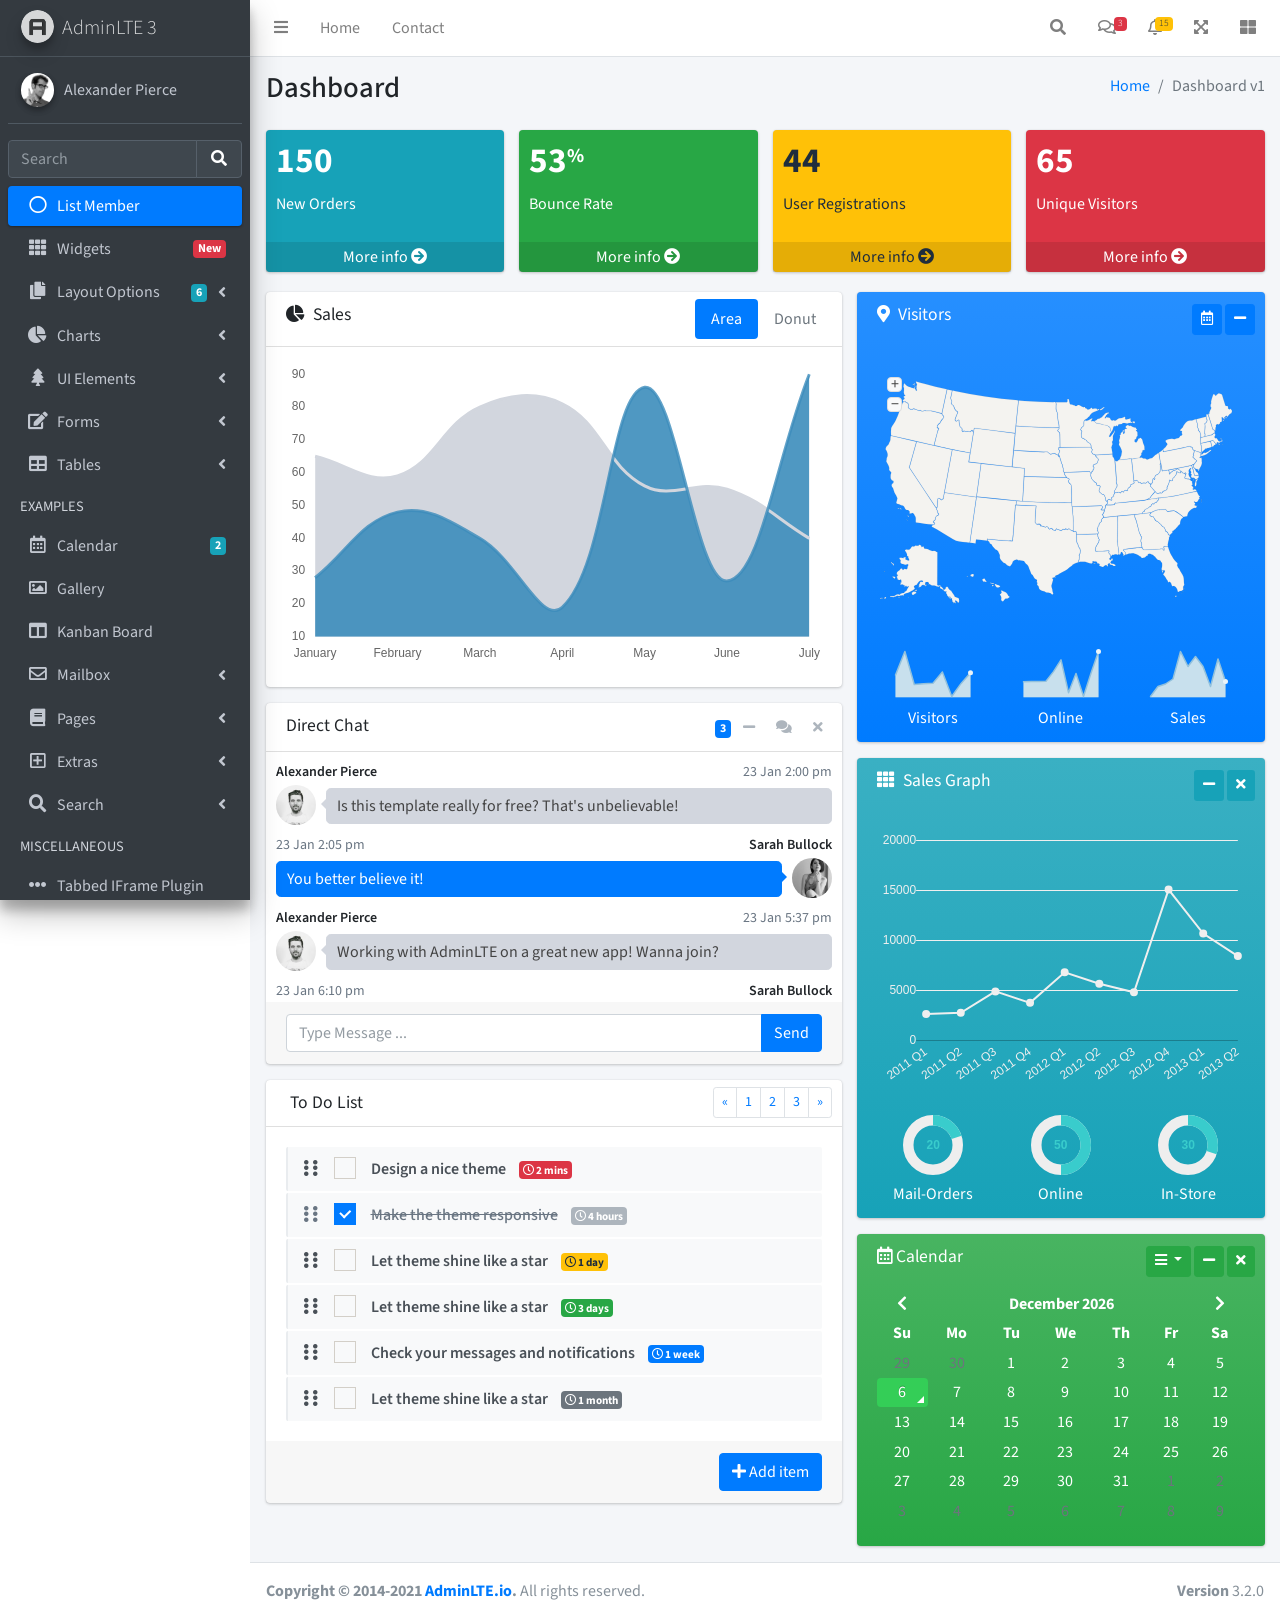
==== index.html @ 3f379dda "Initial commit" ====
<!DOCTYPE html>
<html lang="en">
<head>
  <meta charset="utf-8">
  <meta name="viewport" content="width=device-width, initial-scale=1">
  <title>AdminLTE 3 | Dashboard</title>

  <!-- Google Font: Source Sans Pro -->
  <link rel="stylesheet" href="https://fonts.googleapis.com/css?family=Source+Sans+Pro:300,400,400i,700&display=fallback">
  <!-- Font Awesome -->
  <link rel="stylesheet" href="plugins/fontawesome-free/css/all.min.css">
  <!-- Ionicons -->
  <link rel="stylesheet" href="https://code.ionicframework.com/ionicons/2.0.1/css/ionicons.min.css">
  <!-- Tempusdominus Bootstrap 4 -->
  <link rel="stylesheet" href="plugins/tempusdominus-bootstrap-4/css/tempusdominus-bootstrap-4.min.css">
  <!-- iCheck -->
  <link rel="stylesheet" href="plugins/icheck-bootstrap/icheck-bootstrap.min.css">
  <!-- JQVMap -->
  <link rel="stylesheet" href="plugins/jqvmap/jqvmap.min.css">
  <!-- Theme style -->
  <link rel="stylesheet" href="dist/css/adminlte.min.css">
  <!-- overlayScrollbars -->
  <link rel="stylesheet" href="plugins/overlayScrollbars/css/OverlayScrollbars.min.css">
  <!-- Daterange picker -->
  <link rel="stylesheet" href="plugins/daterangepicker/daterangepicker.css">
  <!-- summernote -->
  <link rel="stylesheet" href="plugins/summernote/summernote-bs4.min.css">
</head>
<body class="hold-transition sidebar-mini layout-fixed">
<div class="wrapper">

  <!-- Preloader -->
  <div class="preloader flex-column justify-content-center align-items-center">
    <img class="animation__shake" src="dist/img/AdminLTELogo.png" alt="AdminLTELogo" height="60" width="60">
  </div>

  <!-- Navbar -->
  <nav class="main-header navbar navbar-expand navbar-white navbar-light">
    <!-- Left navbar links -->
    <ul class="navbar-nav">
      <li class="nav-item">
        <a class="nav-link" data-widget="pushmenu" href="#" role="button"><i class="fas fa-bars"></i></a>
      </li>
      <li class="nav-item d-none d-sm-inline-block">
        <a href="index3.html" class="nav-link">Home</a>
      </li>
      <li class="nav-item d-none d-sm-inline-block">
        <a href="#" class="nav-link">Contact</a>
      </li>
    </ul>

    <!-- Right navbar links -->
    <ul class="navbar-nav ml-auto">
      <!-- Navbar Search -->
      <li class="nav-item">
        <a class="nav-link" data-widget="navbar-search" href="#" role="button">
          <i class="fas fa-search"></i>
        </a>
        <div class="navbar-search-block">
          <form class="form-inline">
            <div class="input-group input-group-sm">
              <input class="form-control form-control-navbar" type="search" placeholder="Search" aria-label="Search">
              <div class="input-group-append">
                <button class="btn btn-navbar" type="submit">
                  <i class="fas fa-search"></i>
                </button>
                <button class="btn btn-navbar" type="button" data-widget="navbar-search">
                  <i class="fas fa-times"></i>
                </button>
              </div>
            </div>
          </form>
        </div>
      </li>

      <!-- Messages Dropdown Menu -->
      <li class="nav-item dropdown">
        <a class="nav-link" data-toggle="dropdown" href="#">
          <i class="far fa-comments"></i>
          <span class="badge badge-danger navbar-badge">3</span>
        </a>
        <div class="dropdown-menu dropdown-menu-lg dropdown-menu-right">
          <a href="#" class="dropdown-item">
            <!-- Message Start -->
            <div class="media">
              <img src="dist/img/user1-128x128.jpg" alt="User Avatar" class="img-size-50 mr-3 img-circle">
              <div class="media-body">
                <h3 class="dropdown-item-title">
                  Brad Diesel
                  <span class="float-right text-sm text-danger"><i class="fas fa-star"></i></span>
                </h3>
                <p class="text-sm">Call me whenever you can...</p>
                <p class="text-sm text-muted"><i class="far fa-clock mr-1"></i> 4 Hours Ago</p>
              </div>
            </div>
            <!-- Message End -->
          </a>
          <div class="dropdown-divider"></div>
          <a href="#" class="dropdown-item">
            <!-- Message Start -->
            <div class="media">
              <img src="dist/img/user8-128x128.jpg" alt="User Avatar" class="img-size-50 img-circle mr-3">
              <div class="media-body">
                <h3 class="dropdown-item-title">
                  John Pierce
                  <span class="float-right text-sm text-muted"><i class="fas fa-star"></i></span>
                </h3>
                <p class="text-sm">I got your message bro</p>
                <p class="text-sm text-muted"><i class="far fa-clock mr-1"></i> 4 Hours Ago</p>
              </div>
            </div>
            <!-- Message End -->
          </a>
          <div class="dropdown-divider"></div>
          <a href="#" class="dropdown-item">
            <!-- Message Start -->
            <div class="media">
              <img src="dist/img/user3-128x128.jpg" alt="User Avatar" class="img-size-50 img-circle mr-3">
              <div class="media-body">
                <h3 class="dropdown-item-title">
                  Nora Silvester
                  <span class="float-right text-sm text-warning"><i class="fas fa-star"></i></span>
                </h3>
                <p class="text-sm">The subject goes here</p>
                <p class="text-sm text-muted"><i class="far fa-clock mr-1"></i> 4 Hours Ago</p>
              </div>
            </div>
            <!-- Message End -->
          </a>
          <div class="dropdown-divider"></div>
          <a href="#" class="dropdown-item dropdown-footer">See All Messages</a>
        </div>
      </li>
      <!-- Notifications Dropdown Menu -->
      <li class="nav-item dropdown">
        <a class="nav-link" data-toggle="dropdown" href="#">
          <i class="far fa-bell"></i>
          <span class="badge badge-warning navbar-badge">15</span>
        </a>
        <div class="dropdown-menu dropdown-menu-lg dropdown-menu-right">
          <span class="dropdown-item dropdown-header">15 Notifications</span>
          <div class="dropdown-divider"></div>
          <a href="#" class="dropdown-item">
            <i class="fas fa-envelope mr-2"></i> 4 new messages
            <span class="float-right text-muted text-sm">3 mins</span>
          </a>
          <div class="dropdown-divider"></div>
          <a href="#" class="dropdown-item">
            <i class="fas fa-users mr-2"></i> 8 friend requests
            <span class="float-right text-muted text-sm">12 hours</span>
          </a>
          <div class="dropdown-divider"></div>
          <a href="#" class="dropdown-item">
            <i class="fas fa-file mr-2"></i> 3 new reports
            <span class="float-right text-muted text-sm">2 days</span>
          </a>
          <div class="dropdown-divider"></div>
          <a href="#" class="dropdown-item dropdown-footer">See All Notifications</a>
        </div>
      </li>
      <li class="nav-item">
        <a class="nav-link" data-widget="fullscreen" href="#" role="button">
          <i class="fas fa-expand-arrows-alt"></i>
        </a>
      </li>
      <li class="nav-item">
        <a class="nav-link" data-widget="control-sidebar" data-controlsidebar-slide="true" href="#" role="button">
          <i class="fas fa-th-large"></i>
        </a>
      </li>
    </ul>
  </nav>
  <!-- /.navbar -->

  <!-- Main Sidebar Container -->
  <aside class="main-sidebar sidebar-dark-primary elevation-4">
    <!-- Brand Logo -->
    <a href="index3.html" class="brand-link">
      <img src="dist/img/AdminLTELogo.png" alt="AdminLTE Logo" class="brand-image img-circle elevation-3" style="opacity: .8">
      <span class="brand-text font-weight-light">AdminLTE 3</span>
    </a>

    <!-- Sidebar -->
    <div class="sidebar">
      <!-- Sidebar user panel (optional) -->
      <div class="user-panel mt-3 pb-3 mb-3 d-flex">
        <div class="image">
          <img src="dist/img/user2-160x160.jpg" class="img-circle elevation-2" alt="User Image">
        </div>
        <div class="info">
          <a href="#" class="d-block">Alexander Pierce</a>
        </div>
      </div>

      <!-- SidebarSearch Form -->
      <div class="form-inline">
        <div class="input-group" data-widget="sidebar-search">
          <input class="form-control form-control-sidebar" type="search" placeholder="Search" aria-label="Search">
          <div class="input-group-append">
            <button class="btn btn-sidebar">
              <i class="fas fa-search fa-fw"></i>
            </button>
          </div>
        </div>
      </div>

      <!-- Sidebar Menu -->
      <nav class="mt-2">
        <ul class="nav nav-pills nav-sidebar flex-column" data-widget="treeview" role="menu" data-accordion="false">
          <!-- Add icons to the links using the .nav-icon class
               with font-awesome or any other icon font library -->
 
            <li class="nav-item">
              <a href="./index.html" class="nav-link active">
                <i class="far fa-circle nav-icon"></i>
                <p>List Member</p>
              </a>
            </li>
          </li>
          <li class="nav-item">
            <a href="pages/widgets.html" class="nav-link">
              <i class="nav-icon fas fa-th"></i>
              <p>
                Widgets
                <span class="right badge badge-danger">New</span>
              </p>
            </a>
          </li>
          <li class="nav-item">
            <a href="#" class="nav-link">
              <i class="nav-icon fas fa-copy"></i>
              <p>
                Layout Options
                <i class="fas fa-angle-left right"></i>
                <span class="badge badge-info right">6</span>
              </p>
            </a>
            <ul class="nav nav-treeview">
              <li class="nav-item">
                <a href="pages/layout/top-nav.html" class="nav-link">
                  <i class="far fa-circle nav-icon"></i>
                  <p>Top Navigation</p>
                </a>
              </li>
              <li class="nav-item">
                <a href="pages/layout/top-nav-sidebar.html" class="nav-link">
                  <i class="far fa-circle nav-icon"></i>
                  <p>Top Navigation + Sidebar</p>
                </a>
              </li>
              <li class="nav-item">
                <a href="pages/layout/boxed.html" class="nav-link">
                  <i class="far fa-circle nav-icon"></i>
                  <p>Boxed</p>
                </a>
              </li>
              <li class="nav-item">
                <a href="pages/layout/fixed-sidebar.html" class="nav-link">
                  <i class="far fa-circle nav-icon"></i>
                  <p>Fixed Sidebar</p>
                </a>
              </li>
              <li class="nav-item">
                <a href="pages/layout/fixed-sidebar-custom.html" class="nav-link">
                  <i class="far fa-circle nav-icon"></i>
                  <p>Fixed Sidebar <small>+ Custom Area</small></p>
                </a>
              </li>
              <li class="nav-item">
                <a href="pages/layout/fixed-topnav.html" class="nav-link">
                  <i class="far fa-circle nav-icon"></i>
                  <p>Fixed Navbar</p>
                </a>
              </li>
              <li class="nav-item">
                <a href="pages/layout/fixed-footer.html" class="nav-link">
                  <i class="far fa-circle nav-icon"></i>
                  <p>Fixed Footer</p>
                </a>
              </li>
              <li class="nav-item">
                <a href="pages/layout/collapsed-sidebar.html" class="nav-link">
                  <i class="far fa-circle nav-icon"></i>
                  <p>Collapsed Sidebar</p>
                </a>
              </li>
            </ul>
          </li>
          <li class="nav-item">
            <a href="#" class="nav-link">
              <i class="nav-icon fas fa-chart-pie"></i>
              <p>
                Charts
                <i class="right fas fa-angle-left"></i>
              </p>
            </a>
            <ul class="nav nav-treeview">
              <li class="nav-item">
                <a href="pages/charts/chartjs.html" class="nav-link">
                  <i class="far fa-circle nav-icon"></i>
                  <p>ChartJS</p>
                </a>
              </li>
              <li class="nav-item">
                <a href="pages/charts/flot.html" class="nav-link">
                  <i class="far fa-circle nav-icon"></i>
                  <p>Flot</p>
                </a>
              </li>
              <li class="nav-item">
                <a href="pages/charts/inline.html" class="nav-link">
                  <i class="far fa-circle nav-icon"></i>
                  <p>Inline</p>
                </a>
              </li>
              <li class="nav-item">
                <a href="pages/charts/uplot.html" class="nav-link">
                  <i class="far fa-circle nav-icon"></i>
                  <p>uPlot</p>
                </a>
              </li>
            </ul>
          </li>
          <li class="nav-item">
            <a href="#" class="nav-link">
              <i class="nav-icon fas fa-tree"></i>
              <p>
                UI Elements
                <i class="fas fa-angle-left right"></i>
              </p>
            </a>
            <ul class="nav nav-treeview">
              <li class="nav-item">
                <a href="pages/UI/general.html" class="nav-link">
                  <i class="far fa-circle nav-icon"></i>
                  <p>General</p>
                </a>
              </li>
              <li class="nav-item">
                <a href="pages/UI/icons.html" class="nav-link">
                  <i class="far fa-circle nav-icon"></i>
                  <p>Icons</p>
                </a>
              </li>
              <li class="nav-item">
                <a href="pages/UI/buttons.html" class="nav-link">
                  <i class="far fa-circle nav-icon"></i>
                  <p>Buttons</p>
                </a>
              </li>
              <li class="nav-item">
                <a href="pages/UI/sliders.html" class="nav-link">
                  <i class="far fa-circle nav-icon"></i>
                  <p>Sliders</p>
                </a>
              </li>
              <li class="nav-item">
                <a href="pages/UI/modals.html" class="nav-link">
                  <i class="far fa-circle nav-icon"></i>
                  <p>Modals & Alerts</p>
                </a>
              </li>
              <li class="nav-item">
                <a href="pages/UI/navbar.html" class="nav-link">
                  <i class="far fa-circle nav-icon"></i>
                  <p>Navbar & Tabs</p>
                </a>
              </li>
              <li class="nav-item">
                <a href="pages/UI/timeline.html" class="nav-link">
                  <i class="far fa-circle nav-icon"></i>
                  <p>Timeline</p>
                </a>
              </li>
              <li class="nav-item">
                <a href="pages/UI/ribbons.html" class="nav-link">
                  <i class="far fa-circle nav-icon"></i>
                  <p>Ribbons</p>
                </a>
              </li>
            </ul>
          </li>
          <li class="nav-item">
            <a href="#" class="nav-link">
              <i class="nav-icon fas fa-edit"></i>
              <p>
                Forms
                <i class="fas fa-angle-left right"></i>
              </p>
            </a>
            <ul class="nav nav-treeview">
              <li class="nav-item">
                <a href="pages/forms/general.html" class="nav-link">
                  <i class="far fa-circle nav-icon"></i>
                  <p>General Elements</p>
                </a>
              </li>
              <li class="nav-item">
                <a href="pages/forms/advanced.html" class="nav-link">
                  <i class="far fa-circle nav-icon"></i>
                  <p>Advanced Elements</p>
                </a>
              </li>
              <li class="nav-item">
                <a href="pages/forms/editors.html" class="nav-link">
                  <i class="far fa-circle nav-icon"></i>
                  <p>Editors</p>
                </a>
              </li>
              <li class="nav-item">
                <a href="pages/forms/validation.html" class="nav-link">
                  <i class="far fa-circle nav-icon"></i>
                  <p>Validation</p>
                </a>
              </li>
            </ul>
          </li>
          <li class="nav-item">
            <a href="#" class="nav-link">
              <i class="nav-icon fas fa-table"></i>
              <p>
                Tables
                <i class="fas fa-angle-left right"></i>
              </p>
            </a>
            <ul class="nav nav-treeview">
              <li class="nav-item">
                <a href="pages/tables/simple.html" class="nav-link">
                  <i class="far fa-circle nav-icon"></i>
                  <p>Simple Tables</p>
                </a>
              </li>
              <li class="nav-item">
                <a href="pages/tables/data.html" class="nav-link">
                  <i class="far fa-circle nav-icon"></i>
                  <p>DataTables</p>
                </a>
              </li>
              <li class="nav-item">
                <a href="pages/tables/jsgrid.html" class="nav-link">
                  <i class="far fa-circle nav-icon"></i>
                  <p>jsGrid</p>
                </a>
              </li>
            </ul>
          </li>
          <li class="nav-header">EXAMPLES</li>
          <li class="nav-item">
            <a href="pages/calendar.html" class="nav-link">
              <i class="nav-icon far fa-calendar-alt"></i>
              <p>
                Calendar
                <span class="badge badge-info right">2</span>
              </p>
            </a>
          </li>
          <li class="nav-item">
            <a href="pages/gallery.html" class="nav-link">
              <i class="nav-icon far fa-image"></i>
              <p>
                Gallery
              </p>
            </a>
          </li>
          <li class="nav-item">
            <a href="pages/kanban.html" class="nav-link">
              <i class="nav-icon fas fa-columns"></i>
              <p>
                Kanban Board
              </p>
            </a>
          </li>
          <li class="nav-item">
            <a href="#" class="nav-link">
              <i class="nav-icon far fa-envelope"></i>
              <p>
                Mailbox
                <i class="fas fa-angle-left right"></i>
              </p>
            </a>
            <ul class="nav nav-treeview">
              <li class="nav-item">
                <a href="pages/mailbox/mailbox.html" class="nav-link">
                  <i class="far fa-circle nav-icon"></i>
                  <p>Inbox</p>
                </a>
              </li>
              <li class="nav-item">
                <a href="pages/mailbox/compose.html" class="nav-link">
                  <i class="far fa-circle nav-icon"></i>
                  <p>Compose</p>
                </a>
              </li>
              <li class="nav-item">
                <a href="pages/mailbox/read-mail.html" class="nav-link">
                  <i class="far fa-circle nav-icon"></i>
                  <p>Read</p>
                </a>
              </li>
            </ul>
          </li>
          <li class="nav-item">
            <a href="#" class="nav-link">
              <i class="nav-icon fas fa-book"></i>
              <p>
                Pages
                <i class="fas fa-angle-left right"></i>
              </p>
            </a>
            <ul class="nav nav-treeview">
              <li class="nav-item">
                <a href="pages/examples/invoice.html" class="nav-link">
                  <i class="far fa-circle nav-icon"></i>
                  <p>Invoice</p>
                </a>
              </li>
              <li class="nav-item">
                <a href="pages/examples/profile.html" class="nav-link">
                  <i class="far fa-circle nav-icon"></i>
                  <p>Profile</p>
                </a>
              </li>
              <li class="nav-item">
                <a href="pages/examples/e-commerce.html" class="nav-link">
                  <i class="far fa-circle nav-icon"></i>
                  <p>E-commerce</p>
                </a>
              </li>
              <li class="nav-item">
                <a href="pages/examples/projects.html" class="nav-link">
                  <i class="far fa-circle nav-icon"></i>
                  <p>Projects</p>
                </a>
              </li>
              <li class="nav-item">
                <a href="pages/examples/project-add.html" class="nav-link">
                  <i class="far fa-circle nav-icon"></i>
                  <p>Project Add</p>
                </a>
              </li>
              <li class="nav-item">
                <a href="pages/examples/project-edit.html" class="nav-link">
                  <i class="far fa-circle nav-icon"></i>
                  <p>Project Edit</p>
                </a>
              </li>
              <li class="nav-item">
                <a href="pages/examples/project-detail.html" class="nav-link">
                  <i class="far fa-circle nav-icon"></i>
                  <p>Project Detail</p>
                </a>
              </li>
              <li class="nav-item">
                <a href="pages/examples/contacts.html" class="nav-link">
                  <i class="far fa-circle nav-icon"></i>
                  <p>Contacts</p>
                </a>
              </li>
              <li class="nav-item">
                <a href="pages/examples/faq.html" class="nav-link">
                  <i class="far fa-circle nav-icon"></i>
                  <p>FAQ</p>
                </a>
              </li>
              <li class="nav-item">
                <a href="pages/examples/contact-us.html" class="nav-link">
                  <i class="far fa-circle nav-icon"></i>
                  <p>Contact us</p>
                </a>
              </li>
            </ul>
          </li>
          <li class="nav-item">
            <a href="#" class="nav-link">
              <i class="nav-icon far fa-plus-square"></i>
              <p>
                Extras
                <i class="fas fa-angle-left right"></i>
              </p>
            </a>
            <ul class="nav nav-treeview">
              <li class="nav-item">
                <a href="#" class="nav-link">
                  <i class="far fa-circle nav-icon"></i>
                  <p>
                    Login & Register v1
                    <i class="fas fa-angle-left right"></i>
                  </p>
                </a>
                <ul class="nav nav-treeview">
                  <li class="nav-item">
                    <a href="pages/examples/login.html" class="nav-link">
                      <i class="far fa-circle nav-icon"></i>
                      <p>Login v1</p>
                    </a>
                  </li>
                  <li class="nav-item">
                    <a href="pages/examples/register.html" class="nav-link">
                      <i class="far fa-circle nav-icon"></i>
                      <p>Register v1</p>
                    </a>
                  </li>
                  <li class="nav-item">
                    <a href="pages/examples/forgot-password.html" class="nav-link">
                      <i class="far fa-circle nav-icon"></i>
                      <p>Forgot Password v1</p>
                    </a>
                  </li>
                  <li class="nav-item">
                    <a href="pages/examples/recover-password.html" class="nav-link">
                      <i class="far fa-circle nav-icon"></i>
                      <p>Recover Password v1</p>
                    </a>
                  </li>
                </ul>
              </li>
              <li class="nav-item">
                <a href="#" class="nav-link">
                  <i class="far fa-circle nav-icon"></i>
                  <p>
                    Login & Register v2
                    <i class="fas fa-angle-left right"></i>
                  </p>
                </a>
                <ul class="nav nav-treeview">
                  <li class="nav-item">
                    <a href="pages/examples/login-v2.html" class="nav-link">
                      <i class="far fa-circle nav-icon"></i>
                      <p>Login v2</p>
                    </a>
                  </li>
                  <li class="nav-item">
                    <a href="pages/examples/register-v2.html" class="nav-link">
                      <i class="far fa-circle nav-icon"></i>
                      <p>Register v2</p>
                    </a>
                  </li>
                  <li class="nav-item">
                    <a href="pages/examples/forgot-password-v2.html" class="nav-link">
                      <i class="far fa-circle nav-icon"></i>
                      <p>Forgot Password v2</p>
                    </a>
                  </li>
                  <li class="nav-item">
                    <a href="pages/examples/recover-password-v2.html" class="nav-link">
                      <i class="far fa-circle nav-icon"></i>
                      <p>Recover Password v2</p>
                    </a>
                  </li>
                </ul>
              </li>
              <li class="nav-item">
                <a href="pages/examples/lockscreen.html" class="nav-link">
                  <i class="far fa-circle nav-icon"></i>
                  <p>Lockscreen</p>
                </a>
              </li>
              <li class="nav-item">
                <a href="pages/examples/legacy-user-menu.html" class="nav-link">
                  <i class="far fa-circle nav-icon"></i>
                  <p>Legacy User Menu</p>
                </a>
              </li>
              <li class="nav-item">
                <a href="pages/examples/language-menu.html" class="nav-link">
                  <i class="far fa-circle nav-icon"></i>
                  <p>Language Menu</p>
                </a>
              </li>
              <li class="nav-item">
                <a href="pages/examples/404.html" class="nav-link">
                  <i class="far fa-circle nav-icon"></i>
                  <p>Error 404</p>
                </a>
              </li>
              <li class="nav-item">
                <a href="pages/examples/500.html" class="nav-link">
                  <i class="far fa-circle nav-icon"></i>
                  <p>Error 500</p>
                </a>
              </li>
              <li class="nav-item">
                <a href="pages/examples/pace.html" class="nav-link">
                  <i class="far fa-circle nav-icon"></i>
                  <p>Pace</p>
                </a>
              </li>
              <li class="nav-item">
                <a href="pages/examples/blank.html" class="nav-link">
                  <i class="far fa-circle nav-icon"></i>
                  <p>Blank Page</p>
                </a>
              </li>
              <li class="nav-item">
                <a href="starter.html" class="nav-link">
                  <i class="far fa-circle nav-icon"></i>
                  <p>Starter Page</p>
                </a>
              </li>
            </ul>
          </li>
          <li class="nav-item">
            <a href="#" class="nav-link">
              <i class="nav-icon fas fa-search"></i>
              <p>
                Search
                <i class="fas fa-angle-left right"></i>
              </p>
            </a>
            <ul class="nav nav-treeview">
              <li class="nav-item">
                <a href="pages/search/simple.html" class="nav-link">
                  <i class="far fa-circle nav-icon"></i>
                  <p>Simple Search</p>
                </a>
              </li>
              <li class="nav-item">
                <a href="pages/search/enhanced.html" class="nav-link">
                  <i class="far fa-circle nav-icon"></i>
                  <p>Enhanced</p>
                </a>
              </li>
            </ul>
          </li>
          <li class="nav-header">MISCELLANEOUS</li>
          <li class="nav-item">
            <a href="iframe.html" class="nav-link">
              <i class="nav-icon fas fa-ellipsis-h"></i>
              <p>Tabbed IFrame Plugin</p>
            </a>
          </li>
          <li class="nav-item">
            <a href="https://adminlte.io/docs/3.1/" class="nav-link">
              <i class="nav-icon fas fa-file"></i>
              <p>Documentation</p>
            </a>
          </li>
          <li class="nav-header">MULTI LEVEL EXAMPLE</li>
          <li class="nav-item">
            <a href="#" class="nav-link">
              <i class="fas fa-circle nav-icon"></i>
              <p>Level 1</p>
            </a>
          </li>
          <li class="nav-item">
            <a href="#" class="nav-link">
              <i class="nav-icon fas fa-circle"></i>
              <p>
                Level 1
                <i class="right fas fa-angle-left"></i>
              </p>
            </a>
            <ul class="nav nav-treeview">
              <li class="nav-item">
                <a href="#" class="nav-link">
                  <i class="far fa-circle nav-icon"></i>
                  <p>Level 2</p>
                </a>
              </li>
              <li class="nav-item">
                <a href="#" class="nav-link">
                  <i class="far fa-circle nav-icon"></i>
                  <p>
                    Level 2
                    <i class="right fas fa-angle-left"></i>
                  </p>
                </a>
                <ul class="nav nav-treeview">
                  <li class="nav-item">
                    <a href="#" class="nav-link">
                      <i class="far fa-dot-circle nav-icon"></i>
                      <p>Level 3</p>
                    </a>
                  </li>
                  <li class="nav-item">
                    <a href="#" class="nav-link">
                      <i class="far fa-dot-circle nav-icon"></i>
                      <p>Level 3</p>
                    </a>
                  </li>
                  <li class="nav-item">
                    <a href="#" class="nav-link">
                      <i class="far fa-dot-circle nav-icon"></i>
                      <p>Level 3</p>
                    </a>
                  </li>
                </ul>
              </li>
              <li class="nav-item">
                <a href="#" class="nav-link">
                  <i class="far fa-circle nav-icon"></i>
                  <p>Level 2</p>
                </a>
              </li>
            </ul>
          </li>
          <li class="nav-item">
            <a href="#" class="nav-link">
              <i class="fas fa-circle nav-icon"></i>
              <p>Level 1</p>
            </a>
          </li>
          <li class="nav-header">LABELS</li>
          <li class="nav-item">
            <a href="#" class="nav-link">
              <i class="nav-icon far fa-circle text-danger"></i>
              <p class="text">Important</p>
            </a>
          </li>
          <li class="nav-item">
            <a href="#" class="nav-link">
              <i class="nav-icon far fa-circle text-warning"></i>
              <p>Warning</p>
            </a>
          </li>
          <li class="nav-item">
            <a href="#" class="nav-link">
              <i class="nav-icon far fa-circle text-info"></i>
              <p>Informational</p>
            </a>
          </li>
        </ul>
      </nav>
      <!-- /.sidebar-menu -->
    </div>
    <!-- /.sidebar -->
  </aside>

  <!-- Content Wrapper. Contains page content -->
  <div class="content-wrapper">
    <!-- Content Header (Page header) -->
    <div class="content-header">
      <div class="container-fluid">
        <div class="row mb-2">
          <div class="col-sm-6">
            <h1 class="m-0">Dashboard</h1>
          </div><!-- /.col -->
          <div class="col-sm-6">
            <ol class="breadcrumb float-sm-right">
              <li class="breadcrumb-item"><a href="#">Home</a></li>
              <li class="breadcrumb-item active">Dashboard v1</li>
            </ol>
          </div><!-- /.col -->
        </div><!-- /.row -->
      </div><!-- /.container-fluid -->
    </div>
    <!-- /.content-header -->

    <!-- Main content -->
    <section class="content">
      <div class="container-fluid">
        <!-- Small boxes (Stat box) -->
        <div class="row">
          <div class="col-lg-3 col-6">
            <!-- small box -->
            <div class="small-box bg-info">
              <div class="inner">
                <h3>150</h3>

                <p>New Orders</p>
              </div>
              <div class="icon">
                <i class="ion ion-bag"></i>
              </div>
              <a href="#" class="small-box-footer">More info <i class="fas fa-arrow-circle-right"></i></a>
            </div>
          </div>
          <!-- ./col -->
          <div class="col-lg-3 col-6">
            <!-- small box -->
            <div class="small-box bg-success">
              <div class="inner">
                <h3>53<sup style="font-size: 20px">%</sup></h3>

                <p>Bounce Rate</p>
              </div>
              <div class="icon">
                <i class="ion ion-stats-bars"></i>
              </div>
              <a href="#" class="small-box-footer">More info <i class="fas fa-arrow-circle-right"></i></a>
            </div>
          </div>
          <!-- ./col -->
          <div class="col-lg-3 col-6">
            <!-- small box -->
            <div class="small-box bg-warning">
              <div class="inner">
                <h3>44</h3>

                <p>User Registrations</p>
              </div>
              <div class="icon">
                <i class="ion ion-person-add"></i>
              </div>
              <a href="#" class="small-box-footer">More info <i class="fas fa-arrow-circle-right"></i></a>
            </div>
          </div>
          <!-- ./col -->
          <div class="col-lg-3 col-6">
            <!-- small box -->
            <div class="small-box bg-danger">
              <div class="inner">
                <h3>65</h3>

                <p>Unique Visitors</p>
              </div>
              <div class="icon">
                <i class="ion ion-pie-graph"></i>
              </div>
              <a href="#" class="small-box-footer">More info <i class="fas fa-arrow-circle-right"></i></a>
            </div>
          </div>
          <!-- ./col -->
        </div>
        <!-- /.row -->
        <!-- Main row -->
        <div class="row">
          <!-- Left col -->
          <section class="col-lg-7 connectedSortable">
            <!-- Custom tabs (Charts with tabs)-->
            <div class="card">
              <div class="card-header">
                <h3 class="card-title">
                  <i class="fas fa-chart-pie mr-1"></i>
                  Sales
                </h3>
                <div class="card-tools">
                  <ul class="nav nav-pills ml-auto">
                    <li class="nav-item">
                      <a class="nav-link active" href="#revenue-chart" data-toggle="tab">Area</a>
                    </li>
                    <li class="nav-item">
                      <a class="nav-link" href="#sales-chart" data-toggle="tab">Donut</a>
                    </li>
                  </ul>
                </div>
              </div><!-- /.card-header -->
              <div class="card-body">
                <div class="tab-content p-0">
                  <!-- Morris chart - Sales -->
                  <div class="chart tab-pane active" id="revenue-chart"
                       style="position: relative; height: 300px;">
                      <canvas id="revenue-chart-canvas" height="300" style="height: 300px;"></canvas>
                   </div>
                  <div class="chart tab-pane" id="sales-chart" style="position: relative; height: 300px;">
                    <canvas id="sales-chart-canvas" height="300" style="height: 300px;"></canvas>
                  </div>
                </div>
              </div><!-- /.card-body -->
            </div>
            <!-- /.card -->

            <!-- DIRECT CHAT -->
            <div class="card direct-chat direct-chat-primary">
              <div class="card-header">
                <h3 class="card-title">Direct Chat</h3>

                <div class="card-tools">
                  <span title="3 New Messages" class="badge badge-primary">3</span>
                  <button type="button" class="btn btn-tool" data-card-widget="collapse">
                    <i class="fas fa-minus"></i>
                  </button>
                  <button type="button" class="btn btn-tool" title="Contacts" data-widget="chat-pane-toggle">
                    <i class="fas fa-comments"></i>
                  </button>
                  <button type="button" class="btn btn-tool" data-card-widget="remove">
                    <i class="fas fa-times"></i>
                  </button>
                </div>
              </div>
              <!-- /.card-header -->
              <div class="card-body">
                <!-- Conversations are loaded here -->
                <div class="direct-chat-messages">
                  <!-- Message. Default to the left -->
                  <div class="direct-chat-msg">
                    <div class="direct-chat-infos clearfix">
                      <span class="direct-chat-name float-left">Alexander Pierce</span>
                      <span class="direct-chat-timestamp float-right">23 Jan 2:00 pm</span>
                    </div>
                    <!-- /.direct-chat-infos -->
                    <img class="direct-chat-img" src="dist/img/user1-128x128.jpg" alt="message user image">
                    <!-- /.direct-chat-img -->
                    <div class="direct-chat-text">
                      Is this template really for free? That's unbelievable!
                    </div>
                    <!-- /.direct-chat-text -->
                  </div>
                  <!-- /.direct-chat-msg -->

                  <!-- Message to the right -->
                  <div class="direct-chat-msg right">
                    <div class="direct-chat-infos clearfix">
                      <span class="direct-chat-name float-right">Sarah Bullock</span>
                      <span class="direct-chat-timestamp float-left">23 Jan 2:05 pm</span>
                    </div>
                    <!-- /.direct-chat-infos -->
                    <img class="direct-chat-img" src="dist/img/user3-128x128.jpg" alt="message user image">
                    <!-- /.direct-chat-img -->
                    <div class="direct-chat-text">
                      You better believe it!
                    </div>
                    <!-- /.direct-chat-text -->
                  </div>
                  <!-- /.direct-chat-msg -->

                  <!-- Message. Default to the left -->
                  <div class="direct-chat-msg">
                    <div class="direct-chat-infos clearfix">
                      <span class="direct-chat-name float-left">Alexander Pierce</span>
                      <span class="direct-chat-timestamp float-right">23 Jan 5:37 pm</span>
                    </div>
                    <!-- /.direct-chat-infos -->
                    <img class="direct-chat-img" src="dist/img/user1-128x128.jpg" alt="message user image">
                    <!-- /.direct-chat-img -->
                    <div class="direct-chat-text">
                      Working with AdminLTE on a great new app! Wanna join?
                    </div>
                    <!-- /.direct-chat-text -->
                  </div>
                  <!-- /.direct-chat-msg -->

                  <!-- Message to the right -->
                  <div class="direct-chat-msg right">
                    <div class="direct-chat-infos clearfix">
                      <span class="direct-chat-name float-right">Sarah Bullock</span>
                      <span class="direct-chat-timestamp float-left">23 Jan 6:10 pm</span>
                    </div>
                    <!-- /.direct-chat-infos -->
                    <img class="direct-chat-img" src="dist/img/user3-128x128.jpg" alt="message user image">
                    <!-- /.direct-chat-img -->
                    <div class="direct-chat-text">
                      I would love to.
                    </div>
                    <!-- /.direct-chat-text -->
                  </div>
                  <!-- /.direct-chat-msg -->

                </div>
                <!--/.direct-chat-messages-->

                <!-- Contacts are loaded here -->
                <div class="direct-chat-contacts">
                  <ul class="contacts-list">
                    <li>
                      <a href="#">
                        <img class="contacts-list-img" src="dist/img/user1-128x128.jpg" alt="User Avatar">

                        <div class="contacts-list-info">
                          <span class="contacts-list-name">
                            Count Dracula
                            <small class="contacts-list-date float-right">2/28/2015</small>
                          </span>
                          <span class="contacts-list-msg">How have you been? I was...</span>
                        </div>
                        <!-- /.contacts-list-info -->
                      </a>
                    </li>
                    <!-- End Contact Item -->
                    <li>
                      <a href="#">
                        <img class="contacts-list-img" src="dist/img/user7-128x128.jpg" alt="User Avatar">

                        <div class="contacts-list-info">
                          <span class="contacts-list-name">
                            Sarah Doe
                            <small class="contacts-list-date float-right">2/23/2015</small>
                          </span>
                          <span class="contacts-list-msg">I will be waiting for...</span>
                        </div>
                        <!-- /.contacts-list-info -->
                      </a>
                    </li>
                    <!-- End Contact Item -->
                    <li>
                      <a href="#">
                        <img class="contacts-list-img" src="dist/img/user3-128x128.jpg" alt="User Avatar">

                        <div class="contacts-list-info">
                          <span class="contacts-list-name">
                            Nadia Jolie
                            <small class="contacts-list-date float-right">2/20/2015</small>
                          </span>
                          <span class="contacts-list-msg">I'll call you back at...</span>
                        </div>
                        <!-- /.contacts-list-info -->
                      </a>
                    </li>
                    <!-- End Contact Item -->
                    <li>
                      <a href="#">
                        <img class="contacts-list-img" src="dist/img/user5-128x128.jpg" alt="User Avatar">

                        <div class="contacts-list-info">
                          <span class="contacts-list-name">
                            Nora S. Vans
                            <small class="contacts-list-date float-right">2/10/2015</small>
                          </span>
                          <span class="contacts-list-msg">Where is your new...</span>
                        </div>
                        <!-- /.contacts-list-info -->
                      </a>
                    </li>
                    <!-- End Contact Item -->
                    <li>
                      <a href="#">
                        <img class="contacts-list-img" src="dist/img/user6-128x128.jpg" alt="User Avatar">

                        <div class="contacts-list-info">
                          <span class="contacts-list-name">
                            John K.
                            <small class="contacts-list-date float-right">1/27/2015</small>
                          </span>
                          <span class="contacts-list-msg">Can I take a look at...</span>
                        </div>
                        <!-- /.contacts-list-info -->
                      </a>
                    </li>
                    <!-- End Contact Item -->
                    <li>
                      <a href="#">
                        <img class="contacts-list-img" src="dist/img/user8-128x128.jpg" alt="User Avatar">

                        <div class="contacts-list-info">
                          <span class="contacts-list-name">
                            Kenneth M.
                            <small class="contacts-list-date float-right">1/4/2015</small>
                          </span>
                          <span class="contacts-list-msg">Never mind I found...</span>
                        </div>
                        <!-- /.contacts-list-info -->
                      </a>
                    </li>
                    <!-- End Contact Item -->
                  </ul>
                  <!-- /.contacts-list -->
                </div>
                <!-- /.direct-chat-pane -->
              </div>
              <!-- /.card-body -->
              <div class="card-footer">
                <form action="#" method="post">
                  <div class="input-group">
                    <input type="text" name="message" placeholder="Type Message ..." class="form-control">
                    <span class="input-group-append">
                      <button type="button" class="btn btn-primary">Send</button>
                    </span>
                  </div>
                </form>
              </div>
              <!-- /.card-footer-->
            </div>
            <!--/.direct-chat -->

            <!-- TO DO List -->
            <div class="card">
              <div class="card-header">
                <h3 class="card-title">
                  <i class="ion ion-clipboard mr-1"></i>
                  To Do List
                </h3>

                <div class="card-tools">
                  <ul class="pagination pagination-sm">
                    <li class="page-item"><a href="#" class="page-link">&laquo;</a></li>
                    <li class="page-item"><a href="#" class="page-link">1</a></li>
                    <li class="page-item"><a href="#" class="page-link">2</a></li>
                    <li class="page-item"><a href="#" class="page-link">3</a></li>
                    <li class="page-item"><a href="#" class="page-link">&raquo;</a></li>
                  </ul>
                </div>
              </div>
              <!-- /.card-header -->
              <div class="card-body">
                <ul class="todo-list" data-widget="todo-list">
                  <li>
                    <!-- drag handle -->
                    <span class="handle">
                      <i class="fas fa-ellipsis-v"></i>
                      <i class="fas fa-ellipsis-v"></i>
                    </span>
                    <!-- checkbox -->
                    <div  class="icheck-primary d-inline ml-2">
                      <input type="checkbox" value="" name="todo1" id="todoCheck1">
                      <label for="todoCheck1"></label>
                    </div>
                    <!-- todo text -->
                    <span class="text">Design a nice theme</span>
                    <!-- Emphasis label -->
                    <small class="badge badge-danger"><i class="far fa-clock"></i> 2 mins</small>
                    <!-- General tools such as edit or delete-->
                    <div class="tools">
                      <i class="fas fa-edit"></i>
                      <i class="fas fa-trash-o"></i>
                    </div>
                  </li>
                  <li>
                    <span class="handle">
                      <i class="fas fa-ellipsis-v"></i>
                      <i class="fas fa-ellipsis-v"></i>
                    </span>
                    <div  class="icheck-primary d-inline ml-2">
                      <input type="checkbox" value="" name="todo2" id="todoCheck2" checked>
                      <label for="todoCheck2"></label>
                    </div>
                    <span class="text">Make the theme responsive</span>
                    <small class="badge badge-info"><i class="far fa-clock"></i> 4 hours</small>
                    <div class="tools">
                      <i class="fas fa-edit"></i>
                      <i class="fas fa-trash-o"></i>
                    </div>
                  </li>
                  <li>
                    <span class="handle">
                      <i class="fas fa-ellipsis-v"></i>
                      <i class="fas fa-ellipsis-v"></i>
                    </span>
                    <div  class="icheck-primary d-inline ml-2">
                      <input type="checkbox" value="" name="todo3" id="todoCheck3">
                      <label for="todoCheck3"></label>
                    </div>
                    <span class="text">Let theme shine like a star</span>
                    <small class="badge badge-warning"><i class="far fa-clock"></i> 1 day</small>
                    <div class="tools">
                      <i class="fas fa-edit"></i>
                      <i class="fas fa-trash-o"></i>
                    </div>
                  </li>
                  <li>
                    <span class="handle">
                      <i class="fas fa-ellipsis-v"></i>
                      <i class="fas fa-ellipsis-v"></i>
                    </span>
                    <div  class="icheck-primary d-inline ml-2">
                      <input type="checkbox" value="" name="todo4" id="todoCheck4">
                      <label for="todoCheck4"></label>
                    </div>
                    <span class="text">Let theme shine like a star</span>
                    <small class="badge badge-success"><i class="far fa-clock"></i> 3 days</small>
                    <div class="tools">
                      <i class="fas fa-edit"></i>
                      <i class="fas fa-trash-o"></i>
                    </div>
                  </li>
                  <li>
                    <span class="handle">
                      <i class="fas fa-ellipsis-v"></i>
                      <i class="fas fa-ellipsis-v"></i>
                    </span>
                    <div  class="icheck-primary d-inline ml-2">
                      <input type="checkbox" value="" name="todo5" id="todoCheck5">
                      <label for="todoCheck5"></label>
                    </div>
                    <span class="text">Check your messages and notifications</span>
                    <small class="badge badge-primary"><i class="far fa-clock"></i> 1 week</small>
                    <div class="tools">
                      <i class="fas fa-edit"></i>
                      <i class="fas fa-trash-o"></i>
                    </div>
                  </li>
                  <li>
                    <span class="handle">
                      <i class="fas fa-ellipsis-v"></i>
                      <i class="fas fa-ellipsis-v"></i>
                    </span>
                    <div  class="icheck-primary d-inline ml-2">
                      <input type="checkbox" value="" name="todo6" id="todoCheck6">
                      <label for="todoCheck6"></label>
                    </div>
                    <span class="text">Let theme shine like a star</span>
                    <small class="badge badge-secondary"><i class="far fa-clock"></i> 1 month</small>
                    <div class="tools">
                      <i class="fas fa-edit"></i>
                      <i class="fas fa-trash-o"></i>
                    </div>
                  </li>
                </ul>
              </div>
              <!-- /.card-body -->
              <div class="card-footer clearfix">
                <button type="button" class="btn btn-primary float-right"><i class="fas fa-plus"></i> Add item</button>
              </div>
            </div>
            <!-- /.card -->
          </section>
          <!-- /.Left col -->
          <!-- right col (We are only adding the ID to make the widgets sortable)-->
          <section class="col-lg-5 connectedSortable">

            <!-- Map card -->
            <div class="card bg-gradient-primary">
              <div class="card-header border-0">
                <h3 class="card-title">
                  <i class="fas fa-map-marker-alt mr-1"></i>
                  Visitors
                </h3>
                <!-- card tools -->
                <div class="card-tools">
                  <button type="button" class="btn btn-primary btn-sm daterange" title="Date range">
                    <i class="far fa-calendar-alt"></i>
                  </button>
                  <button type="button" class="btn btn-primary btn-sm" data-card-widget="collapse" title="Collapse">
                    <i class="fas fa-minus"></i>
                  </button>
                </div>
                <!-- /.card-tools -->
              </div>
              <div class="card-body">
                <div id="world-map" style="height: 250px; width: 100%;"></div>
              </div>
              <!-- /.card-body-->
              <div class="card-footer bg-transparent">
                <div class="row">
                  <div class="col-4 text-center">
                    <div id="sparkline-1"></div>
                    <div class="text-white">Visitors</div>
                  </div>
                  <!-- ./col -->
                  <div class="col-4 text-center">
                    <div id="sparkline-2"></div>
                    <div class="text-white">Online</div>
                  </div>
                  <!-- ./col -->
                  <div class="col-4 text-center">
                    <div id="sparkline-3"></div>
                    <div class="text-white">Sales</div>
                  </div>
                  <!-- ./col -->
                </div>
                <!-- /.row -->
              </div>
            </div>
            <!-- /.card -->

            <!-- solid sales graph -->
            <div class="card bg-gradient-info">
              <div class="card-header border-0">
                <h3 class="card-title">
                  <i class="fas fa-th mr-1"></i>
                  Sales Graph
                </h3>

                <div class="card-tools">
                  <button type="button" class="btn bg-info btn-sm" data-card-widget="collapse">
                    <i class="fas fa-minus"></i>
                  </button>
                  <button type="button" class="btn bg-info btn-sm" data-card-widget="remove">
                    <i class="fas fa-times"></i>
                  </button>
                </div>
              </div>
              <div class="card-body">
                <canvas class="chart" id="line-chart" style="min-height: 250px; height: 250px; max-height: 250px; max-width: 100%;"></canvas>
              </div>
              <!-- /.card-body -->
              <div class="card-footer bg-transparent">
                <div class="row">
                  <div class="col-4 text-center">
                    <input type="text" class="knob" data-readonly="true" value="20" data-width="60" data-height="60"
                           data-fgColor="#39CCCC">

                    <div class="text-white">Mail-Orders</div>
                  </div>
                  <!-- ./col -->
                  <div class="col-4 text-center">
                    <input type="text" class="knob" data-readonly="true" value="50" data-width="60" data-height="60"
                           data-fgColor="#39CCCC">

                    <div class="text-white">Online</div>
                  </div>
                  <!-- ./col -->
                  <div class="col-4 text-center">
                    <input type="text" class="knob" data-readonly="true" value="30" data-width="60" data-height="60"
                           data-fgColor="#39CCCC">

                    <div class="text-white">In-Store</div>
                  </div>
                  <!-- ./col -->
                </div>
                <!-- /.row -->
              </div>
              <!-- /.card-footer -->
            </div>
            <!-- /.card -->

            <!-- Calendar -->
            <div class="card bg-gradient-success">
              <div class="card-header border-0">

                <h3 class="card-title">
                  <i class="far fa-calendar-alt"></i>
                  Calendar
                </h3>
                <!-- tools card -->
                <div class="card-tools">
                  <!-- button with a dropdown -->
                  <div class="btn-group">
                    <button type="button" class="btn btn-success btn-sm dropdown-toggle" data-toggle="dropdown" data-offset="-52">
                      <i class="fas fa-bars"></i>
                    </button>
                    <div class="dropdown-menu" role="menu">
                      <a href="#" class="dropdown-item">Add new event</a>
                      <a href="#" class="dropdown-item">Clear events</a>
                      <div class="dropdown-divider"></div>
                      <a href="#" class="dropdown-item">View calendar</a>
                    </div>
                  </div>
                  <button type="button" class="btn btn-success btn-sm" data-card-widget="collapse">
                    <i class="fas fa-minus"></i>
                  </button>
                  <button type="button" class="btn btn-success btn-sm" data-card-widget="remove">
                    <i class="fas fa-times"></i>
                  </button>
                </div>
                <!-- /. tools -->
              </div>
              <!-- /.card-header -->
              <div class="card-body pt-0">
                <!--The calendar -->
                <div id="calendar" style="width: 100%"></div>
              </div>
              <!-- /.card-body -->
            </div>
            <!-- /.card -->
          </section>
          <!-- right col -->
        </div>
        <!-- /.row (main row) -->
      </div><!-- /.container-fluid -->
    </section>
    <!-- /.content -->
  </div>
  <!-- /.content-wrapper -->
  <footer class="main-footer">
    <strong>Copyright &copy; 2014-2021 <a href="https://adminlte.io">AdminLTE.io</a>.</strong>
    All rights reserved.
    <div class="float-right d-none d-sm-inline-block">
      <b>Version</b> 3.2.0
    </div>
  </footer>

  <!-- Control Sidebar -->
  <aside class="control-sidebar control-sidebar-dark">
    <!-- Control sidebar content goes here -->
  </aside>
  <!-- /.control-sidebar -->
</div>
<!-- ./wrapper -->

<!-- jQuery -->
<script src="plugins/jquery/jquery.min.js"></script>
<!-- jQuery UI 1.11.4 -->
<script src="plugins/jquery-ui/jquery-ui.min.js"></script>
<!-- Resolve conflict in jQuery UI tooltip with Bootstrap tooltip -->
<script>
  $.widget.bridge('uibutton', $.ui.button)
</script>
<!-- Bootstrap 4 -->
<script src="plugins/bootstrap/js/bootstrap.bundle.min.js"></script>
<!-- ChartJS -->
<script src="plugins/chart.js/Chart.min.js"></script>
<!-- Sparkline -->
<script src="plugins/sparklines/sparkline.js"></script>
<!-- JQVMap -->
<script src="plugins/jqvmap/jquery.vmap.min.js"></script>
<script src="plugins/jqvmap/maps/jquery.vmap.usa.js"></script>
<!-- jQuery Knob Chart -->
<script src="plugins/jquery-knob/jquery.knob.min.js"></script>
<!-- daterangepicker -->
<script src="plugins/moment/moment.min.js"></script>
<script src="plugins/daterangepicker/daterangepicker.js"></script>
<!-- Tempusdominus Bootstrap 4 -->
<script src="plugins/tempusdominus-bootstrap-4/js/tempusdominus-bootstrap-4.min.js"></script>
<!-- Summernote -->
<script src="plugins/summernote/summernote-bs4.min.js"></script>
<!-- overlayScrollbars -->
<script src="plugins/overlayScrollbars/js/jquery.overlayScrollbars.min.js"></script>
<!-- AdminLTE App -->
<script src="dist/js/adminlte.js"></script>
<!-- AdminLTE for demo purposes -->
<script src="dist/js/demo.js"></script>
<!-- AdminLTE dashboard demo (This is only for demo purposes) -->
<script src="dist/js/pages/dashboard.js"></script>
</body>
</html>
---- plugins/jqvmap/jqvmap.min.css ----
.jqvmap-label,.jqvmap-pin{pointer-events:none}.jqvmap-label{position:absolute;display:none;-webkit-border-radius:3px;-moz-border-radius:3px;border-radius:3px;background:#292929;color:#fff;font-family:sans-serif,Verdana;font-size:smaller;padding:3px}.jqvmap-zoomin,.jqvmap-zoomout{position:absolute;left:10px;-webkit-border-radius:3px;-moz-border-radius:3px;border-radius:3px;background:#000;padding:3px;color:#fff;width:10px;height:10px;cursor:pointer;line-height:10px;text-align:center}.jqvmap-zoomin{top:10px}.jqvmap-zoomout{top:30px}.jqvmap-region{cursor:pointer}.jqvmap-ajax_response{width:100%;height:500px}
---- plugins/overlayScrollbars/css/OverlayScrollbars.min.css ----
/*!
 * OverlayScrollbars
 * https://github.com/KingSora/OverlayScrollbars
 *
 * Version: 1.13.0
 *
 * Copyright KingSora | Rene Haas.
 * https://github.com/KingSora
 *
 * Released under the MIT license.
 * Date: 02.08.2020
 */
html.os-html,html.os-html>.os-host{display:block;overflow:hidden;box-sizing:border-box;height:100%!important;width:100%!important;min-width:100%!important;min-height:100%!important;margin:0!important;position:absolute!important}html.os-html>.os-host>.os-padding{position:absolute}body.os-dragging,body.os-dragging *{cursor:default}.os-host,.os-host-textarea{position:relative;overflow:visible!important;-webkit-box-orient:vertical;-webkit-box-direction:normal;-ms-flex-direction:column;flex-direction:column;-ms-flex-wrap:nowrap;flex-wrap:nowrap;-webkit-box-pack:start;-ms-flex-pack:start;justify-content:flex-start;-ms-flex-line-pack:start;align-content:flex-start;-webkit-box-align:start;-ms-flex-align:start;-ms-grid-row-align:flex-start;align-items:flex-start}.os-host-flexbox{overflow:hidden!important;display:-webkit-box;display:-ms-flexbox;display:flex}.os-host-flexbox>.os-size-auto-observer{height:inherit!important}.os-host-flexbox>.os-content-glue{-webkit-box-flex:1;-ms-flex-positive:1;flex-grow:1;-ms-flex-negative:0;flex-shrink:0}.os-host-flexbox>.os-size-auto-observer,.os-host-flexbox>.os-content-glue{min-height:0;min-width:0;-webkit-box-flex:0;-ms-flex-positive:0;flex-grow:0;-ms-flex-negative:1;flex-shrink:1;-ms-flex-preferred-size:auto;flex-basis:auto}#os-dummy-scrollbar-size{position:fixed;opacity:0;-ms-filter:'progid:DXImageTransform.Microsoft.Alpha(Opacity=0)';visibility:hidden;overflow:scroll;height:500px;width:500px}#os-dummy-scrollbar-size>div{width:200%;height:200%;margin:10px 0}#os-dummy-scrollbar-size:before,#os-dummy-scrollbar-size:after,.os-content:before,.os-content:after{content:'';display:table;width:.01px;height:.01px;line-height:0;font-size:0;flex-grow:0;flex-shrink:0;visibility:hidden}#os-dummy-scrollbar-size,.os-viewport{-ms-overflow-style:scrollbar!important}.os-viewport-native-scrollbars-invisible#os-dummy-scrollbar-size,.os-viewport-native-scrollbars-invisible.os-viewport{scrollbar-width:none!important}.os-viewport-native-scrollbars-invisible#os-dummy-scrollbar-size::-webkit-scrollbar,.os-viewport-native-scrollbars-invisible.os-viewport::-webkit-scrollbar,.os-viewport-native-scrollbars-invisible#os-dummy-scrollbar-size::-webkit-scrollbar-corner,.os-viewport-native-scrollbars-invisible.os-viewport::-webkit-scrollbar-corner{display:none!important;width:0!important;height:0!important;visibility:hidden!important;background:0 0!important}.os-content-glue{box-sizing:inherit;max-height:100%;max-width:100%;width:100%;pointer-events:none}.os-padding{box-sizing:inherit;direction:inherit;position:absolute;overflow:visible;padding:0;margin:0;left:0;top:0;bottom:0;right:0;width:auto!important;height:auto!important;z-index:0}.os-host-overflow>.os-padding{overflow:hidden}.os-viewport{direction:inherit!important;box-sizing:inherit!important;resize:none!important;outline:0!important;position:absolute;overflow:hidden;top:0;left:0;bottom:0;right:0;padding:0;margin:0;-webkit-overflow-scrolling:touch}.os-content-arrange{position:absolute;z-index:-1;min-height:1px;min-width:1px;pointer-events:none}.os-content{direction:inherit;box-sizing:border-box!important;position:relative;display:block;height:100%;width:100%;height:100%;width:100%;visibility:visible}.os-content>.os-textarea{box-sizing:border-box!important;direction:inherit!important;background:0 0!important;outline:0 transparent!important;overflow:hidden!important;position:absolute!important;display:block!important;top:0!important;left:0!important;margin:0!important;border-radius:0!important;float:none!important;-webkit-filter:none!important;filter:none!important;border:0!important;resize:none!important;-webkit-transform:none!important;transform:none!important;max-width:none!important;max-height:none!important;box-shadow:none!important;-webkit-perspective:none!important;perspective:none!important;opacity:1!important;z-index:1!important;clip:auto!important;vertical-align:baseline!important;padding:0}.os-host-rtl>.os-padding>.os-viewport>.os-content>.os-textarea{right:0!important}.os-content>.os-textarea-cover{z-index:-1;pointer-events:none}.os-content>.os-textarea[wrap=off]{white-space:pre!important;margin:0!important}.os-text-inherit{font-family:inherit;font-size:inherit;font-weight:inherit;font-style:inherit;font-variant:inherit;text-transform:inherit;text-decoration:inherit;text-indent:inherit;text-align:inherit;text-shadow:inherit;text-overflow:inherit;letter-spacing:inherit;word-spacing:inherit;line-height:inherit;unicode-bidi:inherit;direction:inherit;color:inherit;cursor:text}.os-resize-observer,.os-resize-observer-host{box-sizing:inherit;display:block;visibility:hidden;position:absolute;top:0;left:0;height:100%;width:100%;overflow:hidden;pointer-events:none;z-index:-1}.os-resize-observer-host{padding:inherit;border:inherit;border-color:transparent;border-style:solid;box-sizing:border-box}.os-resize-observer-host.observed{display:flex;flex-direction:column;justify-content:flex-start;align-items:flex-start}.os-resize-observer-host>.os-resize-observer,.os-resize-observer-host.observed>.os-resize-observer{height:200%;width:200%;padding:inherit;border:inherit;margin:0;display:block;box-sizing:content-box}.os-resize-observer-host.observed>.os-resize-observer,.os-resize-observer-host.observed>.os-resize-observer:before{display:flex;position:relative;flex-grow:1;flex-shrink:0;flex-basis:auto;box-sizing:border-box}.os-resize-observer-host.observed>.os-resize-observer:before{content:'';box-sizing:content-box;padding:inherit;border:inherit;margin:0}.os-size-auto-observer{box-sizing:inherit!important;height:100%;width:inherit;max-width:1px;position:relative;float:left;max-height:1px;overflow:hidden;z-index:-1;padding:0;margin:0;pointer-events:none;-webkit-box-flex:inherit;-ms-flex-positive:inherit;flex-grow:inherit;-ms-flex-negative:0;flex-shrink:0;-ms-flex-preferred-size:0;flex-basis:0}.os-size-auto-observer>.os-resize-observer{width:1000%;height:1000%;min-height:1px;min-width:1px}.os-resize-observer-item{position:absolute;top:0;right:0;bottom:0;left:0;overflow:hidden;z-index:-1;opacity:0;direction:ltr!important;-webkit-box-flex:0!important;-ms-flex:none!important;flex:none!important}.os-resize-observer-item-final{position:absolute;left:0;top:0;-webkit-transition:none!important;transition:none!important;-webkit-box-flex:0!important;-ms-flex:none!important;flex:none!important}.os-resize-observer{-webkit-animation-duration:.001s;animation-duration:.001s;-webkit-animation-name:os-resize-observer-dummy-animation;animation-name:os-resize-observer-dummy-animation}object.os-resize-observer{box-sizing:border-box!important}@-webkit-keyframes os-resize-observer-dummy-animation{0%{z-index:0}to{z-index:-1}}@keyframes os-resize-observer-dummy-animation{0%{z-index:0}to{z-index:-1}}.os-host-transition>.os-scrollbar,.os-host-transition>.os-scrollbar-corner{-webkit-transition:opacity .3s,visibility .3s,top .3s,right .3s,bottom .3s,left .3s;transition:opacity .3s,visibility .3s,top .3s,right .3s,bottom .3s,left .3s}html.os-html>.os-host>.os-scrollbar{position:absolute;z-index:999999}.os-scrollbar,.os-scrollbar-corner{position:absolute;opacity:1;-ms-filter:'progid:DXImageTransform.Microsoft.Alpha(Opacity=100)';z-index:1}.os-scrollbar-corner{bottom:0;right:0}.os-scrollbar{pointer-events:none}.os-scrollbar-track{pointer-events:auto;position:relative;height:100%;width:100%;padding:0!important;border:0!important}.os-scrollbar-handle{pointer-events:auto;position:absolute;width:100%;height:100%}.os-scrollbar-handle-off,.os-scrollbar-track-off{pointer-events:none}.os-scrollbar.os-scrollbar-unusable,.os-scrollbar.os-scrollbar-unusable *{pointer-events:none!important}.os-scrollbar.os-scrollbar-unusable .os-scrollbar-handle{opacity:0!important}.os-scrollbar-horizontal{bottom:0;left:0}.os-scrollbar-vertical{top:0;right:0}.os-host-rtl>.os-scrollbar-horizontal{right:0}.os-host-rtl>.os-scrollbar-vertical{right:auto;left:0}.os-host-rtl>.os-scrollbar-corner{right:auto;left:0}.os-scrollbar-auto-hidden,.os-padding+.os-scrollbar-corner,.os-host-resize-disabled.os-host-scrollbar-horizontal-hidden>.os-scrollbar-corner,.os-host-scrollbar-horizontal-hidden>.os-scrollbar-horizontal,.os-host-resize-disabled.os-host-scrollbar-vertical-hidden>.os-scrollbar-corner,.os-host-scrollbar-vertical-hidden>.os-scrollbar-vertical,.os-scrollbar-horizontal.os-scrollbar-auto-hidden+.os-scrollbar-vertical+.os-scrollbar-corner,.os-scrollbar-horizontal+.os-scrollbar-vertical.os-scrollbar-auto-hidden+.os-scrollbar-corner,.os-scrollbar-horizontal.os-scrollbar-auto-hidden+.os-scrollbar-vertical.os-scrollbar-auto-hidden+.os-scrollbar-corner{opacity:0;visibility:hidden;pointer-events:none}.os-scrollbar-corner-resize-both{cursor:nwse-resize}.os-host-rtl>.os-scrollbar-corner-resize-both{cursor:nesw-resize}.os-scrollbar-corner-resize-horizontal{cursor:ew-resize}.os-scrollbar-corner-resize-vertical{cursor:ns-resize}.os-dragging .os-scrollbar-corner.os-scrollbar-corner-resize{cursor:default}.os-host-resize-disabled.os-host-scrollbar-horizontal-hidden>.os-scrollbar-vertical{top:0;bottom:0}.os-host-resize-disabled.os-host-scrollbar-vertical-hidden>.os-scrollbar-horizontal,.os-host-rtl.os-host-resize-disabled.os-host-scrollbar-vertical-hidden>.os-scrollbar-horizontal{right:0;left:0}.os-scrollbar:hover,.os-scrollbar-corner.os-scrollbar-corner-resize{opacity:1!important;visibility:visible!important}.os-scrollbar-corner.os-scrollbar-corner-resize{background-image:url([data-uri]);background-repeat:no-repeat;background-position:100% 100%;pointer-events:auto!important}.os-host-rtl>.os-scrollbar-corner.os-scrollbar-corner-resize{-webkit-transform:scale(-1,1);transform:scale(-1,1)}.os-host-overflow{overflow:hidden!important}.os-theme-none>.os-scrollbar-horizontal,.os-theme-none>.os-scrollbar-vertical,.os-theme-none>.os-scrollbar-corner{display:none!important}.os-theme-none>.os-scrollbar-corner-resize{display:block!important;min-width:10px;min-height:10px}.os-theme-dark>.os-scrollbar-horizontal,.os-theme-light>.os-scrollbar-horizontal{right:10px;height:10px}.os-theme-dark>.os-scrollbar-vertical,.os-theme-light>.os-scrollbar-vertical{bottom:10px;width:10px}.os-theme-dark.os-host-rtl>.os-scrollbar-horizontal,.os-theme-light.os-host-rtl>.os-scrollbar-horizontal{left:10px;right:0}.os-theme-dark>.os-scrollbar-corner,.os-theme-light>.os-scrollbar-corner{height:10px;width:10px}.os-theme-dark>.os-scrollbar-corner,.os-theme-light>.os-scrollbar-corner{background-color:transparent}.os-theme-dark>.os-scrollbar,.os-theme-light>.os-scrollbar{padding:2px;box-sizing:border-box;background:0 0}.os-theme-dark>.os-scrollbar.os-scrollbar-unusable,.os-theme-light>.os-scrollbar.os-scrollbar-unusable{background:0 0}.os-theme-dark>.os-scrollbar>.os-scrollbar-track,.os-theme-light>.os-scrollbar>.os-scrollbar-track{background:0 0}.os-theme-dark>.os-scrollbar-horizontal>.os-scrollbar-track>.os-scrollbar-handle,.os-theme-light>.os-scrollbar-horizontal>.os-scrollbar-track>.os-scrollbar-handle{min-width:30px}.os-theme-dark>.os-scrollbar-vertical>.os-scrollbar-track>.os-scrollbar-handle,.os-theme-light>.os-scrollbar-vertical>.os-scrollbar-track>.os-scrollbar-handle{min-height:30px}.os-theme-dark.os-host-transition>.os-scrollbar>.os-scrollbar-track>.os-scrollbar-handle,.os-theme-light.os-host-transition>.os-scrollbar>.os-scrollbar-track>.os-scrollbar-handle{-webkit-transition:background-color .3s;transition:background-color .3s}.os-theme-dark>.os-scrollbar>.os-scrollbar-track>.os-scrollbar-handle,.os-theme-light>.os-scrollbar>.os-scrollbar-track>.os-scrollbar-handle,.os-theme-dark>.os-scrollbar>.os-scrollbar-track,.os-theme-light>.os-scrollbar>.os-scrollbar-track{border-radius:10px}.os-theme-dark>.os-scrollbar>.os-scrollbar-track>.os-scrollbar-handle{background:rgba(0,0,0,.4)}.os-theme-light>.os-scrollbar>.os-scrollbar-track>.os-scrollbar-handle{background:rgba(255,255,255,.4)}.os-theme-dark>.os-scrollbar:hover>.os-scrollbar-track>.os-scrollbar-handle{background:rgba(0,0,0,.55)}.os-theme-light>.os-scrollbar:hover>.os-scrollbar-track>.os-scrollbar-handle{background:rgba(255,255,255,.55)}.os-theme-dark>.os-scrollbar>.os-scrollbar-track>.os-scrollbar-handle.active{background:rgba(0,0,0,.7)}.os-theme-light>.os-scrollbar>.os-scrollbar-track>.os-scrollbar-handle.active{background:rgba(255,255,255,.7)}.os-theme-dark>.os-scrollbar-horizontal .os-scrollbar-handle:before,.os-theme-dark>.os-scrollbar-vertical .os-scrollbar-handle:before,.os-theme-light>.os-scrollbar-horizontal .os-scrollbar-handle:before,.os-theme-light>.os-scrollbar-vertical .os-scrollbar-handle:before{content:'';position:absolute;left:0;right:0;top:0;bottom:0;display:block}.os-theme-dark.os-host-scrollbar-horizontal-hidden>.os-scrollbar-horizontal .os-scrollbar-handle:before,.os-theme-dark.os-host-scrollbar-vertical-hidden>.os-scrollbar-vertical .os-scrollbar-handle:before,.os-theme-light.os-host-scrollbar-horizontal-hidden>.os-scrollbar-horizontal .os-scrollbar-handle:before,.os-theme-light.os-host-scrollbar-vertical-hidden>.os-scrollbar-vertical .os-scrollbar-handle:before{display:none}.os-theme-dark>.os-scrollbar-horizontal .os-scrollbar-handle:before,.os-theme-light>.os-scrollbar-horizontal .os-scrollbar-handle:before{top:-6px;bottom:-2px}.os-theme-dark>.os-scrollbar-vertical .os-scrollbar-handle:before,.os-theme-light>.os-scrollbar-vertical .os-scrollbar-handle:before{left:-6px;right:-2px}.os-host-rtl.os-theme-dark>.os-scrollbar-vertical .os-scrollbar-handle:before,.os-host-rtl.os-theme-light>.os-scrollbar-vertical .os-scrollbar-handle:before{right:-6px;left:-2px}
---- plugins/daterangepicker/daterangepicker.css ----
.daterangepicker {
  position: absolute;
  color: inherit;
  background-color: #fff;
  border-radius: 4px;
  border: 1px solid #ddd;
  width: 278px;
  max-width: none;
  padding: 0;
  margin-top: 7px;
  top: 100px;
  left: 20px;
  z-index: 3001;
  display: none;
  font-family: arial;
  font-size: 15px;
  line-height: 1em;
}

.daterangepicker:before, .daterangepicker:after {
  position: absolute;
  display: inline-block;
  border-bottom-color: rgba(0, 0, 0, 0.2);
  content: '';
}

.daterangepicker:before {
  top: -7px;
  border-right: 7px solid transparent;
  border-left: 7px solid transparent;
  border-bottom: 7px solid #ccc;
}

.daterangepicker:after {
  top: -6px;
  border-right: 6px solid transparent;
  border-bottom: 6px solid #fff;
  border-left: 6px solid transparent;
}

.daterangepicker.opensleft:before {
  right: 9px;
}

.daterangepicker.opensleft:after {
  right: 10px;
}

.daterangepicker.openscenter:before {
  left: 0;
  right: 0;
  width: 0;
  margin-left: auto;
  margin-right: auto;
}

.daterangepicker.openscenter:after {
  left: 0;
  right: 0;
  width: 0;
  margin-left: auto;
  margin-right: auto;
}

.daterangepicker.opensright:before {
  left: 9px;
}

.daterangepicker.opensright:after {
  left: 10px;
}

.daterangepicker.drop-up {
  margin-top: -7px;
}

.daterangepicker.drop-up:before {
  top: initial;
  bottom: -7px;
  border-bottom: initial;
  border-top: 7px solid #ccc;
}

.daterangepicker.drop-up:after {
  top: initial;
  bottom: -6px;
  border-bottom: initial;
  border-top: 6px solid #fff;
}

.daterangepicker.single .daterangepicker .ranges, .daterangepicker.single .drp-calendar {
  float: none;
}

.daterangepicker.single .drp-selected {
  display: none;
}

.daterangepicker.show-calendar .drp-calendar {
  display: block;
}

.daterangepicker.show-calendar .drp-buttons {
  display: block;
}

.daterangepicker.auto-apply .drp-buttons {
  display: none;
}

.daterangepicker .drp-calendar {
  display: none;
  max-width: 270px;
}

.daterangepicker .drp-calendar.left {
  padding: 8px 0 8px 8px;
}

.daterangepicker .drp-calendar.right {
  padding: 8px;
}

.daterangepicker .drp-calendar.single .calendar-table {
  border: none;
}

.daterangepicker .calendar-table .next span, .daterangepicker .calendar-table .prev span {
  color: #fff;
  border: solid black;
  border-width: 0 2px 2px 0;
  border-radius: 0;
  display: inline-block;
  padding: 3px;
}

.daterangepicker .calendar-table .next span {
  transform: rotate(-45deg);
  -webkit-transform: rotate(-45deg);
}

.daterangepicker .calendar-table .prev span {
  transform: rotate(135deg);
  -webkit-transform: rotate(135deg);
}

.daterangepicker .calendar-table th, .daterangepicker .calendar-table td {
  white-space: nowrap;
  text-align: center;
  vertical-align: middle;
  min-width: 32px;
  width: 32px;
  height: 24px;
  line-height: 24px;
  font-size: 12px;
  border-radius: 4px;
  border: 1px solid transparent;
  white-space: nowrap;
  cursor: pointer;
}

.daterangepicker .calendar-table {
  border: 1px solid #fff;
  border-radius: 4px;
  background-color: #fff;
}

.daterangepicker .calendar-table table {
  width: 100%;
  margin: 0;
  border-spacing: 0;
  border-collapse: collapse;
}

.daterangepicker td.available:hover, .daterangepicker th.available:hover {
  background-color: #eee;
  border-color: transparent;
  color: inherit;
}

.daterangepicker td.week, .daterangepicker th.week {
  font-size: 80%;
  color: #ccc;
}

.daterangepicker td.off, .daterangepicker td.off.in-range, .daterangepicker td.off.start-date, .daterangepicker td.off.end-date {
  background-color: #fff;
  border-color: transparent;
  color: #999;
}

.daterangepicker td.in-range {
  background-color: #ebf4f8;
  border-color: transparent;
  color: #000;
  border-radius: 0;
}

.daterangepicker td.start-date {
  border-radius: 4px 0 0 4px;
}

.daterangepicker td.end-date {
  border-radius: 0 4px 4px 0;
}

.daterangepicker td.start-date.end-date {
  border-radius: 4px;
}

.daterangepicker td.active, .daterangepicker td.active:hover {
  background-color: #357ebd;
  border-color: transparent;
  color: #fff;
}

.daterangepicker th.month {
  width: auto;
}

.daterangepicker td.disabled, .daterangepicker option.disabled {
  color: #999;
  cursor: not-allowed;
  text-decoration: line-through;
}

.daterangepicker select.monthselect, .daterangepicker select.yearselect {
  font-size: 12px;
  padding: 1px;
  height: auto;
  margin: 0;
  cursor: default;
}

.daterangepicker select.monthselect {
  margin-right: 2%;
  width: 56%;
}

.daterangepicker select.yearselect {
  width: 40%;
}

.daterangepicker select.hourselect, .daterangepicker select.minuteselect, .daterangepicker select.secondselect, .daterangepicker select.ampmselect {
  width: 50px;
  margin: 0 auto;
  background: #eee;
  border: 1px solid #eee;
  padding: 2px;
  outline: 0;
  font-size: 12px;
}

.daterangepicker .calendar-time {
  text-align: center;
  margin: 4px auto 0 auto;
  line-height: 30px;
  position: relative;
}

.daterangepicker .calendar-time select.disabled {
  color: #ccc;
  cursor: not-allowed;
}

.daterangepicker .drp-buttons {
  clear: both;
  text-align: right;
  padding: 8px;
  border-top: 1px solid #ddd;
  display: none;
  line-height: 12px;
  vertical-align: middle;
}

.daterangepicker .drp-selected {
  display: inline-block;
  font-size: 12px;
  padding-right: 8px;
}

.daterangepicker .drp-buttons .btn {
  margin-left: 8px;
  font-size: 12px;
  font-weight: bold;
  padding: 4px 8px;
}

.daterangepicker.show-ranges.single.rtl .drp-calendar.left {
  border-right: 1px solid #ddd;
}

.daterangepicker.show-ranges.single.ltr .drp-calendar.left {
  border-left: 1px solid #ddd;
}

.daterangepicker.show-ranges.rtl .drp-calendar.right {
  border-right: 1px solid #ddd;
}

.daterangepicker.show-ranges.ltr .drp-calendar.left {
  border-left: 1px solid #ddd;
}

.daterangepicker .ranges {
  float: none;
  text-align: left;
  margin: 0;
}

.daterangepicker.show-calendar .ranges {
  margin-top: 8px;
}

.daterangepicker .ranges ul {
  list-style: none;
  margin: 0 auto;
  padding: 0;
  width: 100%;
}

.daterangepicker .ranges li {
  font-size: 12px;
  padding: 8px 12px;
  cursor: pointer;
}

.daterangepicker .ranges li:hover {
  background-color: #eee;
}

.daterangepicker .ranges li.active {
  background-color: #08c;
  color: #fff;
}

/*  Larger Screen Styling */
@media (min-width: 564px) {
  .daterangepicker {
    width: auto;
  }

  .daterangepicker .ranges ul {
    width: 140px;
  }

  .daterangepicker.single .ranges ul {
    width: 100%;
  }

  .daterangepicker.single .drp-calendar.left {
    clear: none;
  }

  .daterangepicker.single .ranges, .daterangepicker.single .drp-calendar {
    float: left;
  }

  .daterangepicker {
    direction: ltr;
    text-align: left;
  }

  .daterangepicker .drp-calendar.left {
    clear: left;
    margin-right: 0;
  }

  .daterangepicker .drp-calendar.left .calendar-table {
    border-right: none;
    border-top-right-radius: 0;
    border-bottom-right-radius: 0;
  }

  .daterangepicker .drp-calendar.right {
    margin-left: 0;
  }

  .daterangepicker .drp-calendar.right .calendar-table {
    border-left: none;
    border-top-left-radius: 0;
    border-bottom-left-radius: 0;
  }

  .daterangepicker .drp-calendar.left .calendar-table {
    padding-right: 8px;
  }

  .daterangepicker .ranges, .daterangepicker .drp-calendar {
    float: left;
  }
}

@media (min-width: 730px) {
  .daterangepicker .ranges {
    width: auto;
  }

  .daterangepicker .ranges {
    float: left;
  }

  .daterangepicker.rtl .ranges {
    float: right;
  }

  .daterangepicker .drp-calendar.left {
    clear: none !important;
  }
}
---- plugins/summernote/summernote-bs4.min.css ----
@font-face{font-display:auto;font-family:summernote;font-style:normal;font-weight:400;src:url(font/summernote.eot?#iefix) format("embedded-opentype"),url(font/summernote.woff2) format("woff2"),url(font/summernote.woff) format("woff"),url(font/summernote.ttf) format("truetype")}[class*=" note-icon"]:before,[class^=note-icon]:before{text-rendering:auto;-moz-osx-font-smoothing:grayscale;-webkit-font-smoothing:antialiased;speak:none;display:inline-block;font-family:summernote;font-size:inherit;font-style:normal;text-decoration:inherit;text-transform:none;vertical-align:middle}.note-icon-fw{text-align:center;width:1.25em}.note-icon-border{border:.08em solid #eee;border-radius:.1em;padding:.2em .25em .15em}.note-icon-pull-left{float:left}.note-icon-pull-right{float:right}.note-icon.note-icon-pull-left{margin-right:.3em}.note-icon.note-icon-pull-right{margin-left:.3em}.note-icon-align:before{content:"\ea01"}.note-icon-align-center:before{content:"\ea02"}.note-icon-align-indent:before{content:"\ea03"}.note-icon-align-justify:before{content:"\ea04"}.note-icon-align-left:before{content:"\ea05"}.note-icon-align-outdent:before{content:"\ea06"}.note-icon-align-right:before{content:"\ea07"}.note-icon-arrow-circle-down:before{content:"\ea08"}.note-icon-arrow-circle-left:before{content:"\ea09"}.note-icon-arrow-circle-right:before{content:"\ea0a"}.note-icon-arrow-circle-up:before{content:"\ea0b"}.note-icon-arrows-alt:before{content:"\ea0c"}.note-icon-arrows-h:before{content:"\ea0d"}.note-icon-arrows-v:before{content:"\ea0e"}.note-icon-bold:before{content:"\ea0f"}.note-icon-caret:before{content:"\ea10"}.note-icon-chain-broken:before{content:"\ea11"}.note-icon-circle:before{content:"\ea12"}.note-icon-close:before{content:"\ea13"}.note-icon-code:before{content:"\ea14"}.note-icon-col-after:before{content:"\ea15"}.note-icon-col-before:before{content:"\ea16"}.note-icon-col-remove:before{content:"\ea17"}.note-icon-eraser:before{content:"\ea18"}.note-icon-float-left:before{content:"\ea19"}.note-icon-float-none:before{content:"\ea1a"}.note-icon-float-right:before{content:"\ea1b"}.note-icon-font:before{content:"\ea1c"}.note-icon-frame:before{content:"\ea1d"}.note-icon-italic:before{content:"\ea1e"}.note-icon-link:before{content:"\ea1f"}.note-icon-magic:before{content:"\ea20"}.note-icon-menu-check:before{content:"\ea21"}.note-icon-minus:before{content:"\ea22"}.note-icon-orderedlist:before{content:"\ea23"}.note-icon-pencil:before{content:"\ea24"}.note-icon-picture:before{content:"\ea25"}.note-icon-question:before{content:"\ea26"}.note-icon-redo:before{content:"\ea27"}.note-icon-rollback:before{content:"\ea28"}.note-icon-row-above:before{content:"\ea29"}.note-icon-row-below:before{content:"\ea2a"}.note-icon-row-remove:before{content:"\ea2b"}.note-icon-special-character:before{content:"\ea2c"}.note-icon-square:before{content:"\ea2d"}.note-icon-strikethrough:before{content:"\ea2e"}.note-icon-subscript:before{content:"\ea2f"}.note-icon-summernote:before{content:"\ea30"}.note-icon-superscript:before{content:"\ea31"}.note-icon-table:before{content:"\ea32"}.note-icon-text-height:before{content:"\ea33"}.note-icon-trash:before{content:"\ea34"}.note-icon-underline:before{content:"\ea35"}.note-icon-undo:before{content:"\ea36"}.note-icon-unorderedlist:before{content:"\ea37"}.note-icon-video:before{content:"\ea38"}.note-editor{position:relative}.note-editor .note-dropzone{background-color:#fff;color:#87cefa;display:none;opacity:.95;position:absolute;z-index:100}.note-editor .note-dropzone .note-dropzone-message{display:table-cell;font-size:28px;font-weight:700;text-align:center;vertical-align:middle}.note-editor .note-dropzone.hover{color:#098ddf}.note-editor.dragover .note-dropzone{display:table}.note-editor .note-editing-area{position:relative}.note-editor .note-editing-area .note-editable{outline:none}.note-editor .note-editing-area .note-editable sup{vertical-align:super}.note-editor .note-editing-area .note-editable sub{vertical-align:sub}.note-editor .note-editing-area .note-editable img.note-float-left{margin-right:10px}.note-editor .note-editing-area .note-editable img.note-float-right{margin-left:10px}.note-editor.note-airframe,.note-editor.note-frame{border:1px solid #00000032}.note-editor.note-airframe.codeview .note-editing-area .note-editable,.note-editor.note-frame.codeview .note-editing-area .note-editable{display:none}.note-editor.note-airframe.codeview .note-editing-area .note-codable,.note-editor.note-frame.codeview .note-editing-area .note-codable{display:block}.note-editor.note-airframe .note-editing-area,.note-editor.note-frame .note-editing-area{overflow:hidden}.note-editor.note-airframe .note-editing-area .note-editable,.note-editor.note-frame .note-editing-area .note-editable{word-wrap:break-word;overflow:auto;padding:10px}.note-editor.note-airframe .note-editing-area .note-editable[contenteditable=false],.note-editor.note-frame .note-editing-area .note-editable[contenteditable=false]{background-color:#8080801d}.note-editor.note-airframe .note-editing-area .note-codable,.note-editor.note-frame .note-editing-area .note-codable{background-color:#222;border:none;border-radius:0;box-shadow:none;-ms-box-sizing:border-box;box-sizing:border-box;color:#ccc;display:none;font-family:Menlo,Monaco,monospace,sans-serif;font-size:14px;margin-bottom:0;outline:none;padding:10px;resize:none;width:100%}.note-editor.note-airframe.fullscreen,.note-editor.note-frame.fullscreen{left:0;position:fixed;top:0;width:100%!important;z-index:1050}.note-editor.note-airframe.fullscreen .note-resizebar,.note-editor.note-frame.fullscreen .note-resizebar{display:none}.note-editor.note-airframe .note-status-output,.note-editor.note-frame .note-status-output{border:0;border-top:1px solid #e2e2e2;color:#000;display:block;font-size:14px;height:20px;line-height:1.42857143;margin-bottom:0;width:100%}.note-editor.note-airframe .note-status-output:empty,.note-editor.note-frame .note-status-output:empty{border-top:0 solid transparent;height:0}.note-editor.note-airframe .note-status-output .pull-right,.note-editor.note-frame .note-status-output .pull-right{float:right!important}.note-editor.note-airframe .note-status-output .text-muted,.note-editor.note-frame .note-status-output .text-muted{color:#777}.note-editor.note-airframe .note-status-output .text-primary,.note-editor.note-frame .note-status-output .text-primary{color:#286090}.note-editor.note-airframe .note-status-output .text-success,.note-editor.note-frame .note-status-output .text-success{color:#3c763d}.note-editor.note-airframe .note-status-output .text-info,.note-editor.note-frame .note-status-output .text-info{color:#31708f}.note-editor.note-airframe .note-status-output .text-warning,.note-editor.note-frame .note-status-output .text-warning{color:#8a6d3b}.note-editor.note-airframe .note-status-output .text-danger,.note-editor.note-frame .note-status-output .text-danger{color:#a94442}.note-editor.note-airframe .note-status-output .alert,.note-editor.note-frame .note-status-output .alert{background-color:#f5f5f5;border-radius:0;color:#000;margin:-7px 0 0;padding:7px 10px 2px}.note-editor.note-airframe .note-status-output .alert .note-icon,.note-editor.note-frame .note-status-output .alert .note-icon{margin-right:5px}.note-editor.note-airframe .note-status-output .alert-success,.note-editor.note-frame .note-status-output .alert-success{background-color:#dff0d8!important;color:#3c763d!important}.note-editor.note-airframe .note-status-output .alert-info,.note-editor.note-frame .note-status-output .alert-info{background-color:#d9edf7!important;color:#31708f!important}.note-editor.note-airframe .note-status-output .alert-warning,.note-editor.note-frame .note-status-output .alert-warning{background-color:#fcf8e3!important;color:#8a6d3b!important}.note-editor.note-airframe .note-status-output .alert-danger,.note-editor.note-frame .note-status-output .alert-danger{background-color:#f2dede!important;color:#a94442!important}.note-editor.note-airframe .note-statusbar,.note-editor.note-frame .note-statusbar{background-color:#8080801d;border-bottom-left-radius:4px;border-bottom-right-radius:4px;border-top:1px solid #00000032}.note-editor.note-airframe .note-statusbar .note-resizebar,.note-editor.note-frame .note-statusbar .note-resizebar{cursor:ns-resize;height:9px;padding-top:1px;width:100%}.note-editor.note-airframe .note-statusbar .note-resizebar .note-icon-bar,.note-editor.note-frame .note-statusbar .note-resizebar .note-icon-bar{border-top:1px solid #00000032;margin:1px auto;width:20px}.note-editor.note-airframe .note-statusbar.locked .note-resizebar,.note-editor.note-frame .note-statusbar.locked .note-resizebar{cursor:default}.note-editor.note-airframe .note-statusbar.locked .note-resizebar .note-icon-bar,.note-editor.note-frame .note-statusbar.locked .note-resizebar .note-icon-bar{display:none}.note-editor.note-airframe .note-placeholder,.note-editor.note-frame .note-placeholder{padding:10px}.note-editor.note-airframe{border:0}.note-editor.note-airframe .note-editing-area .note-editable{padding:0}.note-popover.popover{display:none;max-width:none}.note-popover.popover .popover-content a{display:inline-block;max-width:200px;overflow:hidden;text-overflow:ellipsis;vertical-align:middle;white-space:nowrap}.note-popover.popover .arrow{left:20px!important}.note-toolbar{position:relative}.note-editor .note-toolbar,.note-popover .popover-content{margin:0;padding:0 0 5px 5px}.note-editor .note-toolbar>.note-btn-group,.note-popover .popover-content>.note-btn-group{margin-left:0;margin-right:5px;margin-top:5px}.note-editor .note-toolbar .note-btn-group .note-table,.note-popover .popover-content .note-btn-group .note-table{min-width:0;padding:5px}.note-editor .note-toolbar .note-btn-group .note-table .note-dimension-picker,.note-popover .popover-content .note-btn-group .note-table .note-dimension-picker{font-size:18px}.note-editor .note-toolbar .note-btn-group .note-table .note-dimension-picker .note-dimension-picker-mousecatcher,.note-popover .popover-content .note-btn-group .note-table .note-dimension-picker .note-dimension-picker-mousecatcher{cursor:pointer;height:10em;position:absolute!important;width:10em;z-index:3}.note-editor .note-toolbar .note-btn-group .note-table .note-dimension-picker .note-dimension-picker-unhighlighted,.note-popover .popover-content .note-btn-group .note-table .note-dimension-picker .note-dimension-picker-unhighlighted{background:url("[data-uri]") repeat;height:5em;position:relative!important;width:5em;z-index:1}.note-editor .note-toolbar .note-btn-group .note-table .note-dimension-picker .note-dimension-picker-highlighted,.note-popover .popover-content .note-btn-group .note-table .note-dimension-picker .note-dimension-picker-highlighted{background:url("[data-uri]") repeat;height:1em;position:absolute!important;width:1em;z-index:2}.note-editor .note-toolbar .note-style .dropdown-style blockquote,.note-editor .note-toolbar .note-style .dropdown-style pre,.note-popover .popover-content .note-style .dropdown-style blockquote,.note-popover .popover-content .note-style .dropdown-style pre{margin:0;padding:5px 10px}.note-editor .note-toolbar .note-style .dropdown-style h1,.note-editor .note-toolbar .note-style .dropdown-style h2,.note-editor .note-toolbar .note-style .dropdown-style h3,.note-editor .note-toolbar .note-style .dropdown-style h4,.note-editor .note-toolbar .note-style .dropdown-style h5,.note-editor .note-toolbar .note-style .dropdown-style h6,.note-editor .note-toolbar .note-style .dropdown-style p,.note-popover .popover-content .note-style .dropdown-style h1,.note-popover .popover-content .note-style .dropdown-style h2,.note-popover .popover-content .note-style .dropdown-style h3,.note-popover .popover-content .note-style .dropdown-style h4,.note-popover .popover-content .note-style .dropdown-style h5,.note-popover .popover-content .note-style .dropdown-style h6,.note-popover .popover-content .note-style .dropdown-style p{margin:0;padding:0}.note-editor .note-toolbar .note-color-all .note-dropdown-menu,.note-popover .popover-content .note-color-all .note-dropdown-menu{min-width:337px}.note-editor .note-toolbar .note-color .dropdown-toggle,.note-popover .popover-content .note-color .dropdown-toggle{padding-left:5px;width:20px}.note-editor .note-toolbar .note-color .note-dropdown-menu .note-palette,.note-popover .popover-content .note-color .note-dropdown-menu .note-palette{display:inline-block;margin:0;width:160px}.note-editor .note-toolbar .note-color .note-dropdown-menu .note-palette:first-child,.note-popover .popover-content .note-color .note-dropdown-menu .note-palette:first-child{margin:0 5px}.note-editor .note-toolbar .note-color .note-dropdown-menu .note-palette .note-palette-title,.note-popover .popover-content .note-color .note-dropdown-menu .note-palette .note-palette-title{border-bottom:1px solid #eee;font-size:12px;margin:2px 7px;text-align:center}.note-editor .note-toolbar .note-color .note-dropdown-menu .note-palette .note-color-reset,.note-editor .note-toolbar .note-color .note-dropdown-menu .note-palette .note-color-select,.note-popover .popover-content .note-color .note-dropdown-menu .note-palette .note-color-reset,.note-popover .popover-content .note-color .note-dropdown-menu .note-palette .note-color-select{border-radius:5px;cursor:pointer;font-size:11px;margin:3px;padding:0 3px;width:100%}.note-editor .note-toolbar .note-color .note-dropdown-menu .note-palette .note-color-reset:hover,.note-editor .note-toolbar .note-color .note-dropdown-menu .note-palette .note-color-select:hover,.note-popover .popover-content .note-color .note-dropdown-menu .note-palette .note-color-reset:hover,.note-popover .popover-content .note-color .note-dropdown-menu .note-palette .note-color-select:hover{background:#eee}.note-editor .note-toolbar .note-color .note-dropdown-menu .note-palette .note-color-row,.note-popover .popover-content .note-color .note-dropdown-menu .note-palette .note-color-row{height:20px}.note-editor .note-toolbar .note-color .note-dropdown-menu .note-palette .note-color-select-btn,.note-popover .popover-content .note-color .note-dropdown-menu .note-palette .note-color-select-btn{display:none}.note-editor .note-toolbar .note-color .note-dropdown-menu .note-palette .note-holder-custom .note-color-btn,.note-popover .popover-content .note-color .note-dropdown-menu .note-palette .note-holder-custom .note-color-btn{border:1px solid #eee}.note-editor .note-toolbar .note-para .note-dropdown-menu,.note-popover .popover-content .note-para .note-dropdown-menu{min-width:228px;padding:5px}.note-editor .note-toolbar .note-para .note-dropdown-menu>div+div,.note-popover .popover-content .note-para .note-dropdown-menu>div+div{margin-left:5px}.note-editor .note-toolbar .note-dropdown-menu,.note-popover .popover-content .note-dropdown-menu{min-width:160px}.note-editor .note-toolbar .note-dropdown-menu.right,.note-popover .popover-content .note-dropdown-menu.right{left:auto;right:0}.note-editor .note-toolbar .note-dropdown-menu.right:before,.note-popover .popover-content .note-dropdown-menu.right:before{left:auto!important;right:9px}.note-editor .note-toolbar .note-dropdown-menu.right:after,.note-popover .popover-content .note-dropdown-menu.right:after{left:auto!important;right:10px}.note-editor .note-toolbar .note-dropdown-menu.note-check a i,.note-popover .popover-content .note-dropdown-menu.note-check a i{color:#00bfff;visibility:hidden}.note-editor .note-toolbar .note-dropdown-menu.note-check a.checked i,.note-popover .popover-content .note-dropdown-menu.note-check a.checked i{visibility:visible}.note-editor .note-toolbar .note-fontsize-10,.note-popover .popover-content .note-fontsize-10{font-size:10px}.note-editor .note-toolbar .note-color-palette,.note-popover .popover-content .note-color-palette{line-height:1}.note-editor .note-toolbar .note-color-palette div .note-color-btn,.note-popover .popover-content .note-color-palette div .note-color-btn{border:0;border-radius:0;height:20px;margin:0;padding:0;width:20px}.note-editor .note-toolbar .note-color-palette div .note-color-btn:hover,.note-popover .popover-content .note-color-palette div .note-color-btn:hover{transform:scale(1.2);transition:all .2s}.note-modal .modal-dialog{border-radius:5px;box-shadow:0 3px 9px rgba(0,0,0,.5);outline:0}.note-modal .form-group{margin-left:0;margin-right:0}.note-modal .note-modal-form{margin:0}.note-modal .note-image-dialog .note-dropzone{border:4px dashed #d3d3d3;color:#d3d3d3;font-size:30px;line-height:4;margin-bottom:10px;min-height:100px;text-align:center}@-moz-document url-prefix(){.note-modal .note-image-input{height:auto}}.note-placeholder{color:gray;display:none;position:absolute}.note-handle .note-control-selection{border:1px solid #000;display:none;position:absolute}.note-handle .note-control-selection>div{position:absolute}.note-handle .note-control-selection .note-control-selection-bg{background-color:#000;-ms-filter:progid:DXImageTransform.Microsoft.Alpha(opacity=30);filter:alpha(opacity=30);height:100%;-webkit-opacity:.3;-khtml-opacity:.3;-moz-opacity:.3;opacity:.3;width:100%}.note-handle .note-control-selection .note-control-handle,.note-handle .note-control-selection .note-control-holder,.note-handle .note-control-selection .note-control-sizing{border:1px solid #000;height:7px;width:7px}.note-handle .note-control-selection .note-control-sizing{background-color:#000}.note-handle .note-control-selection .note-control-nw{border-bottom:none;border-right:none;left:-5px;top:-5px}.note-handle .note-control-selection .note-control-ne{border-bottom:none;border-left:none;right:-5px;top:-5px}.note-handle .note-control-selection .note-control-sw{border-right:none;border-top:none;bottom:-5px;left:-5px}.note-handle .note-control-selection .note-control-se{bottom:-5px;cursor:se-resize;right:-5px}.note-handle .note-control-selection .note-control-se.note-control-holder{border-left:none;border-top:none;cursor:default}.note-handle .note-control-selection .note-control-selection-info{background-color:#000;border-radius:5px;bottom:0;color:#fff;-ms-filter:progid:DXImageTransform.Microsoft.Alpha(opacity=70);filter:alpha(opacity=70);font-size:12px;margin:5px;-webkit-opacity:.7;-khtml-opacity:.7;-moz-opacity:.7;opacity:.7;padding:5px;right:0}.note-hint-popover{min-width:100px;padding:2px}.note-hint-popover .popover-content{max-height:150px;overflow:auto;padding:3px}.note-hint-popover .popover-content .note-hint-group .note-hint-item{display:block!important;padding:3px}.note-hint-popover .popover-content .note-hint-group .note-hint-item.active,.note-hint-popover .popover-content .note-hint-group .note-hint-item:hover{background-color:#428bca;clear:both;color:#fff;cursor:pointer;display:block;font-weight:400;line-height:1.4;outline:0;text-decoration:none;white-space:nowrap}body .note-fullscreen-body,html .note-fullscreen-body{overflow:hidden!important}.note-toolbar{background:#8080801d}.note-btn-group .note-btn{border-color:#00000032;font-size:13px;padding:.28rem .65rem}
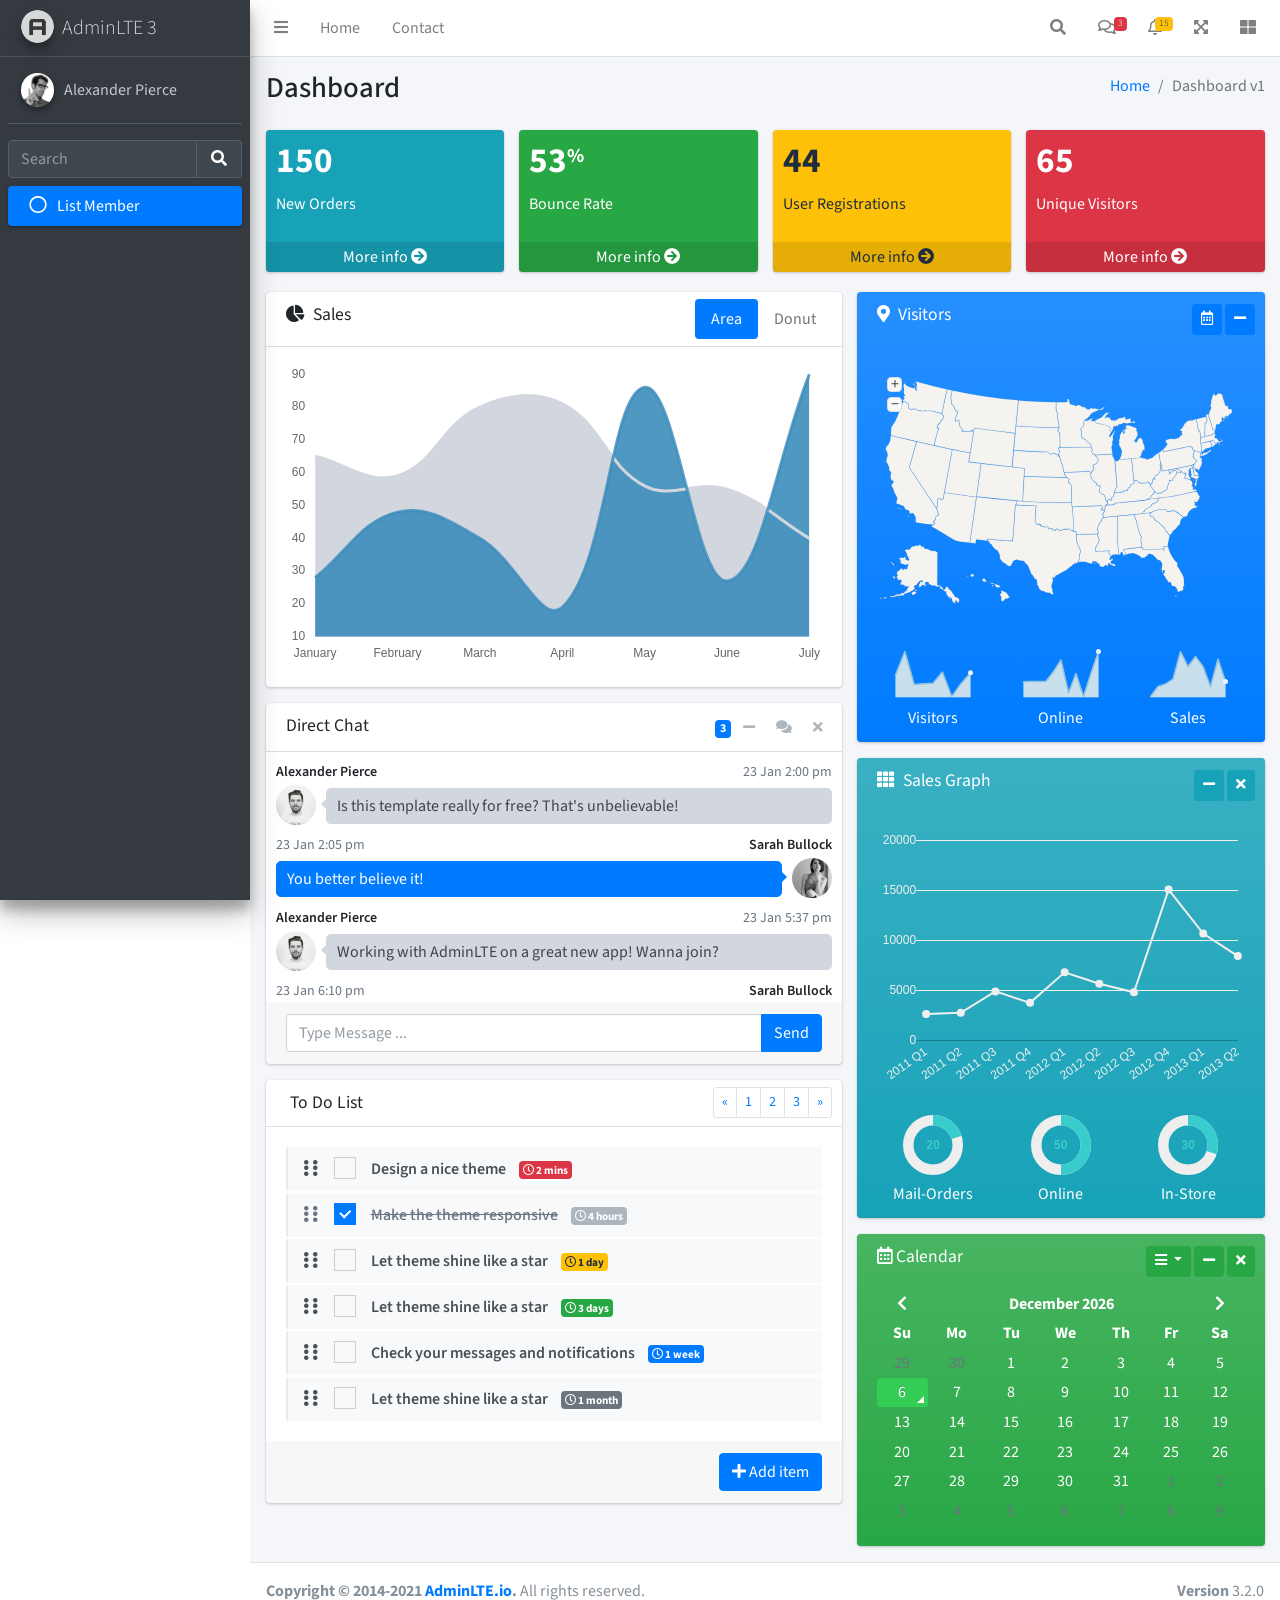
==== commit 49f57559: "update1" ====
--- a/index.html
+++ b/index.html
@@ -217,24 +217,6 @@
               </a>
             </li>
           </li>
-          <li class="nav-item">
-            <a href="pages/widgets.html" class="nav-link">
-              <i class="nav-icon fas fa-th"></i>
-              <p>
-                Widgets
-                <span class="right badge badge-danger">New</span>
-              </p>
-            </a>
-          </li>
-          <li class="nav-item">
-            <a href="#" class="nav-link">
-              <i class="nav-icon fas fa-copy"></i>
-              <p>
-                Layout Options
-                <i class="fas fa-angle-left right"></i>
-                <span class="badge badge-info right">6</span>
-              </p>
-            </a>
             <ul class="nav nav-treeview">
               <li class="nav-item">
                 <a href="pages/layout/top-nav.html" class="nav-link">
@@ -286,541 +268,7 @@
               </li>
             </ul>
           </li>
-          <li class="nav-item">
-            <a href="#" class="nav-link">
-              <i class="nav-icon fas fa-chart-pie"></i>
-              <p>
-                Charts
-                <i class="right fas fa-angle-left"></i>
-              </p>
-            </a>
-            <ul class="nav nav-treeview">
-              <li class="nav-item">
-                <a href="pages/charts/chartjs.html" class="nav-link">
-                  <i class="far fa-circle nav-icon"></i>
-                  <p>ChartJS</p>
-                </a>
-              </li>
-              <li class="nav-item">
-                <a href="pages/charts/flot.html" class="nav-link">
-                  <i class="far fa-circle nav-icon"></i>
-                  <p>Flot</p>
-                </a>
-              </li>
-              <li class="nav-item">
-                <a href="pages/charts/inline.html" class="nav-link">
-                  <i class="far fa-circle nav-icon"></i>
-                  <p>Inline</p>
-                </a>
-              </li>
-              <li class="nav-item">
-                <a href="pages/charts/uplot.html" class="nav-link">
-                  <i class="far fa-circle nav-icon"></i>
-                  <p>uPlot</p>
-                </a>
-              </li>
-            </ul>
-          </li>
-          <li class="nav-item">
-            <a href="#" class="nav-link">
-              <i class="nav-icon fas fa-tree"></i>
-              <p>
-                UI Elements
-                <i class="fas fa-angle-left right"></i>
-              </p>
-            </a>
-            <ul class="nav nav-treeview">
-              <li class="nav-item">
-                <a href="pages/UI/general.html" class="nav-link">
-                  <i class="far fa-circle nav-icon"></i>
-                  <p>General</p>
-                </a>
-              </li>
-              <li class="nav-item">
-                <a href="pages/UI/icons.html" class="nav-link">
-                  <i class="far fa-circle nav-icon"></i>
-                  <p>Icons</p>
-                </a>
-              </li>
-              <li class="nav-item">
-                <a href="pages/UI/buttons.html" class="nav-link">
-                  <i class="far fa-circle nav-icon"></i>
-                  <p>Buttons</p>
-                </a>
-              </li>
-              <li class="nav-item">
-                <a href="pages/UI/sliders.html" class="nav-link">
-                  <i class="far fa-circle nav-icon"></i>
-                  <p>Sliders</p>
-                </a>
-              </li>
-              <li class="nav-item">
-                <a href="pages/UI/modals.html" class="nav-link">
-                  <i class="far fa-circle nav-icon"></i>
-                  <p>Modals & Alerts</p>
-                </a>
-              </li>
-              <li class="nav-item">
-                <a href="pages/UI/navbar.html" class="nav-link">
-                  <i class="far fa-circle nav-icon"></i>
-                  <p>Navbar & Tabs</p>
-                </a>
-              </li>
-              <li class="nav-item">
-                <a href="pages/UI/timeline.html" class="nav-link">
-                  <i class="far fa-circle nav-icon"></i>
-                  <p>Timeline</p>
-                </a>
-              </li>
-              <li class="nav-item">
-                <a href="pages/UI/ribbons.html" class="nav-link">
-                  <i class="far fa-circle nav-icon"></i>
-                  <p>Ribbons</p>
-                </a>
-              </li>
-            </ul>
-          </li>
-          <li class="nav-item">
-            <a href="#" class="nav-link">
-              <i class="nav-icon fas fa-edit"></i>
-              <p>
-                Forms
-                <i class="fas fa-angle-left right"></i>
-              </p>
-            </a>
-            <ul class="nav nav-treeview">
-              <li class="nav-item">
-                <a href="pages/forms/general.html" class="nav-link">
-                  <i class="far fa-circle nav-icon"></i>
-                  <p>General Elements</p>
-                </a>
-              </li>
-              <li class="nav-item">
-                <a href="pages/forms/advanced.html" class="nav-link">
-                  <i class="far fa-circle nav-icon"></i>
-                  <p>Advanced Elements</p>
-                </a>
-              </li>
-              <li class="nav-item">
-                <a href="pages/forms/editors.html" class="nav-link">
-                  <i class="far fa-circle nav-icon"></i>
-                  <p>Editors</p>
-                </a>
-              </li>
-              <li class="nav-item">
-                <a href="pages/forms/validation.html" class="nav-link">
-                  <i class="far fa-circle nav-icon"></i>
-                  <p>Validation</p>
-                </a>
-              </li>
-            </ul>
-          </li>
-          <li class="nav-item">
-            <a href="#" class="nav-link">
-              <i class="nav-icon fas fa-table"></i>
-              <p>
-                Tables
-                <i class="fas fa-angle-left right"></i>
-              </p>
-            </a>
-            <ul class="nav nav-treeview">
-              <li class="nav-item">
-                <a href="pages/tables/simple.html" class="nav-link">
-                  <i class="far fa-circle nav-icon"></i>
-                  <p>Simple Tables</p>
-                </a>
-              </li>
-              <li class="nav-item">
-                <a href="pages/tables/data.html" class="nav-link">
-                  <i class="far fa-circle nav-icon"></i>
-                  <p>DataTables</p>
-                </a>
-              </li>
-              <li class="nav-item">
-                <a href="pages/tables/jsgrid.html" class="nav-link">
-                  <i class="far fa-circle nav-icon"></i>
-                  <p>jsGrid</p>
-                </a>
-              </li>
-            </ul>
-          </li>
-          <li class="nav-header">EXAMPLES</li>
-          <li class="nav-item">
-            <a href="pages/calendar.html" class="nav-link">
-              <i class="nav-icon far fa-calendar-alt"></i>
-              <p>
-                Calendar
-                <span class="badge badge-info right">2</span>
-              </p>
-            </a>
-          </li>
-          <li class="nav-item">
-            <a href="pages/gallery.html" class="nav-link">
-              <i class="nav-icon far fa-image"></i>
-              <p>
-                Gallery
-              </p>
-            </a>
-          </li>
-          <li class="nav-item">
-            <a href="pages/kanban.html" class="nav-link">
-              <i class="nav-icon fas fa-columns"></i>
-              <p>
-                Kanban Board
-              </p>
-            </a>
-          </li>
-          <li class="nav-item">
-            <a href="#" class="nav-link">
-              <i class="nav-icon far fa-envelope"></i>
-              <p>
-                Mailbox
-                <i class="fas fa-angle-left right"></i>
-              </p>
-            </a>
-            <ul class="nav nav-treeview">
-              <li class="nav-item">
-                <a href="pages/mailbox/mailbox.html" class="nav-link">
-                  <i class="far fa-circle nav-icon"></i>
-                  <p>Inbox</p>
-                </a>
-              </li>
-              <li class="nav-item">
-                <a href="pages/mailbox/compose.html" class="nav-link">
-                  <i class="far fa-circle nav-icon"></i>
-                  <p>Compose</p>
-                </a>
-              </li>
-              <li class="nav-item">
-                <a href="pages/mailbox/read-mail.html" class="nav-link">
-                  <i class="far fa-circle nav-icon"></i>
-                  <p>Read</p>
-                </a>
-              </li>
-            </ul>
-          </li>
-          <li class="nav-item">
-            <a href="#" class="nav-link">
-              <i class="nav-icon fas fa-book"></i>
-              <p>
-                Pages
-                <i class="fas fa-angle-left right"></i>
-              </p>
-            </a>
-            <ul class="nav nav-treeview">
-              <li class="nav-item">
-                <a href="pages/examples/invoice.html" class="nav-link">
-                  <i class="far fa-circle nav-icon"></i>
-                  <p>Invoice</p>
-                </a>
-              </li>
-              <li class="nav-item">
-                <a href="pages/examples/profile.html" class="nav-link">
-                  <i class="far fa-circle nav-icon"></i>
-                  <p>Profile</p>
-                </a>
-              </li>
-              <li class="nav-item">
-                <a href="pages/examples/e-commerce.html" class="nav-link">
-                  <i class="far fa-circle nav-icon"></i>
-                  <p>E-commerce</p>
-                </a>
-              </li>
-              <li class="nav-item">
-                <a href="pages/examples/projects.html" class="nav-link">
-                  <i class="far fa-circle nav-icon"></i>
-                  <p>Projects</p>
-                </a>
-              </li>
-              <li class="nav-item">
-                <a href="pages/examples/project-add.html" class="nav-link">
-                  <i class="far fa-circle nav-icon"></i>
-                  <p>Project Add</p>
-                </a>
-              </li>
-              <li class="nav-item">
-                <a href="pages/examples/project-edit.html" class="nav-link">
-                  <i class="far fa-circle nav-icon"></i>
-                  <p>Project Edit</p>
-                </a>
-              </li>
-              <li class="nav-item">
-                <a href="pages/examples/project-detail.html" class="nav-link">
-                  <i class="far fa-circle nav-icon"></i>
-                  <p>Project Detail</p>
-                </a>
-              </li>
-              <li class="nav-item">
-                <a href="pages/examples/contacts.html" class="nav-link">
-                  <i class="far fa-circle nav-icon"></i>
-                  <p>Contacts</p>
-                </a>
-              </li>
-              <li class="nav-item">
-                <a href="pages/examples/faq.html" class="nav-link">
-                  <i class="far fa-circle nav-icon"></i>
-                  <p>FAQ</p>
-                </a>
-              </li>
-              <li class="nav-item">
-                <a href="pages/examples/contact-us.html" class="nav-link">
-                  <i class="far fa-circle nav-icon"></i>
-                  <p>Contact us</p>
-                </a>
-              </li>
-            </ul>
-          </li>
-          <li class="nav-item">
-            <a href="#" class="nav-link">
-              <i class="nav-icon far fa-plus-square"></i>
-              <p>
-                Extras
-                <i class="fas fa-angle-left right"></i>
-              </p>
-            </a>
-            <ul class="nav nav-treeview">
-              <li class="nav-item">
-                <a href="#" class="nav-link">
-                  <i class="far fa-circle nav-icon"></i>
-                  <p>
-                    Login & Register v1
-                    <i class="fas fa-angle-left right"></i>
-                  </p>
-                </a>
-                <ul class="nav nav-treeview">
-                  <li class="nav-item">
-                    <a href="pages/examples/login.html" class="nav-link">
-                      <i class="far fa-circle nav-icon"></i>
-                      <p>Login v1</p>
-                    </a>
-                  </li>
-                  <li class="nav-item">
-                    <a href="pages/examples/register.html" class="nav-link">
-                      <i class="far fa-circle nav-icon"></i>
-                      <p>Register v1</p>
-                    </a>
-                  </li>
-                  <li class="nav-item">
-                    <a href="pages/examples/forgot-password.html" class="nav-link">
-                      <i class="far fa-circle nav-icon"></i>
-                      <p>Forgot Password v1</p>
-                    </a>
-                  </li>
-                  <li class="nav-item">
-                    <a href="pages/examples/recover-password.html" class="nav-link">
-                      <i class="far fa-circle nav-icon"></i>
-                      <p>Recover Password v1</p>
-                    </a>
-                  </li>
-                </ul>
-              </li>
-              <li class="nav-item">
-                <a href="#" class="nav-link">
-                  <i class="far fa-circle nav-icon"></i>
-                  <p>
-                    Login & Register v2
-                    <i class="fas fa-angle-left right"></i>
-                  </p>
-                </a>
-                <ul class="nav nav-treeview">
-                  <li class="nav-item">
-                    <a href="pages/examples/login-v2.html" class="nav-link">
-                      <i class="far fa-circle nav-icon"></i>
-                      <p>Login v2</p>
-                    </a>
-                  </li>
-                  <li class="nav-item">
-                    <a href="pages/examples/register-v2.html" class="nav-link">
-                      <i class="far fa-circle nav-icon"></i>
-                      <p>Register v2</p>
-                    </a>
-                  </li>
-                  <li class="nav-item">
-                    <a href="pages/examples/forgot-password-v2.html" class="nav-link">
-                      <i class="far fa-circle nav-icon"></i>
-                      <p>Forgot Password v2</p>
-                    </a>
-                  </li>
-                  <li class="nav-item">
-                    <a href="pages/examples/recover-password-v2.html" class="nav-link">
-                      <i class="far fa-circle nav-icon"></i>
-                      <p>Recover Password v2</p>
-                    </a>
-                  </li>
-                </ul>
-              </li>
-              <li class="nav-item">
-                <a href="pages/examples/lockscreen.html" class="nav-link">
-                  <i class="far fa-circle nav-icon"></i>
-                  <p>Lockscreen</p>
-                </a>
-              </li>
-              <li class="nav-item">
-                <a href="pages/examples/legacy-user-menu.html" class="nav-link">
-                  <i class="far fa-circle nav-icon"></i>
-                  <p>Legacy User Menu</p>
-                </a>
-              </li>
-              <li class="nav-item">
-                <a href="pages/examples/language-menu.html" class="nav-link">
-                  <i class="far fa-circle nav-icon"></i>
-                  <p>Language Menu</p>
-                </a>
-              </li>
-              <li class="nav-item">
-                <a href="pages/examples/404.html" class="nav-link">
-                  <i class="far fa-circle nav-icon"></i>
-                  <p>Error 404</p>
-                </a>
-              </li>
-              <li class="nav-item">
-                <a href="pages/examples/500.html" class="nav-link">
-                  <i class="far fa-circle nav-icon"></i>
-                  <p>Error 500</p>
-                </a>
-              </li>
-              <li class="nav-item">
-                <a href="pages/examples/pace.html" class="nav-link">
-                  <i class="far fa-circle nav-icon"></i>
-                  <p>Pace</p>
-                </a>
-              </li>
-              <li class="nav-item">
-                <a href="pages/examples/blank.html" class="nav-link">
-                  <i class="far fa-circle nav-icon"></i>
-                  <p>Blank Page</p>
-                </a>
-              </li>
-              <li class="nav-item">
-                <a href="starter.html" class="nav-link">
-                  <i class="far fa-circle nav-icon"></i>
-                  <p>Starter Page</p>
-                </a>
-              </li>
-            </ul>
-          </li>
-          <li class="nav-item">
-            <a href="#" class="nav-link">
-              <i class="nav-icon fas fa-search"></i>
-              <p>
-                Search
-                <i class="fas fa-angle-left right"></i>
-              </p>
-            </a>
-            <ul class="nav nav-treeview">
-              <li class="nav-item">
-                <a href="pages/search/simple.html" class="nav-link">
-                  <i class="far fa-circle nav-icon"></i>
-                  <p>Simple Search</p>
-                </a>
-              </li>
-              <li class="nav-item">
-                <a href="pages/search/enhanced.html" class="nav-link">
-                  <i class="far fa-circle nav-icon"></i>
-                  <p>Enhanced</p>
-                </a>
-              </li>
-            </ul>
-          </li>
-          <li class="nav-header">MISCELLANEOUS</li>
-          <li class="nav-item">
-            <a href="iframe.html" class="nav-link">
-              <i class="nav-icon fas fa-ellipsis-h"></i>
-              <p>Tabbed IFrame Plugin</p>
-            </a>
-          </li>
-          <li class="nav-item">
-            <a href="https://adminlte.io/docs/3.1/" class="nav-link">
-              <i class="nav-icon fas fa-file"></i>
-              <p>Documentation</p>
-            </a>
-          </li>
-          <li class="nav-header">MULTI LEVEL EXAMPLE</li>
-          <li class="nav-item">
-            <a href="#" class="nav-link">
-              <i class="fas fa-circle nav-icon"></i>
-              <p>Level 1</p>
-            </a>
-          </li>
-          <li class="nav-item">
-            <a href="#" class="nav-link">
-              <i class="nav-icon fas fa-circle"></i>
-              <p>
-                Level 1
-                <i class="right fas fa-angle-left"></i>
-              </p>
-            </a>
-            <ul class="nav nav-treeview">
-              <li class="nav-item">
-                <a href="#" class="nav-link">
-                  <i class="far fa-circle nav-icon"></i>
-                  <p>Level 2</p>
-                </a>
-              </li>
-              <li class="nav-item">
-                <a href="#" class="nav-link">
-                  <i class="far fa-circle nav-icon"></i>
-                  <p>
-                    Level 2
-                    <i class="right fas fa-angle-left"></i>
-                  </p>
-                </a>
-                <ul class="nav nav-treeview">
-                  <li class="nav-item">
-                    <a href="#" class="nav-link">
-                      <i class="far fa-dot-circle nav-icon"></i>
-                      <p>Level 3</p>
-                    </a>
-                  </li>
-                  <li class="nav-item">
-                    <a href="#" class="nav-link">
-                      <i class="far fa-dot-circle nav-icon"></i>
-                      <p>Level 3</p>
-                    </a>
-                  </li>
-                  <li class="nav-item">
-                    <a href="#" class="nav-link">
-                      <i class="far fa-dot-circle nav-icon"></i>
-                      <p>Level 3</p>
-                    </a>
-                  </li>
-                </ul>
-              </li>
-              <li class="nav-item">
-                <a href="#" class="nav-link">
-                  <i class="far fa-circle nav-icon"></i>
-                  <p>Level 2</p>
-                </a>
-              </li>
-            </ul>
-          </li>
-          <li class="nav-item">
-            <a href="#" class="nav-link">
-              <i class="fas fa-circle nav-icon"></i>
-              <p>Level 1</p>
-            </a>
-          </li>
-          <li class="nav-header">LABELS</li>
-          <li class="nav-item">
-            <a href="#" class="nav-link">
-              <i class="nav-icon far fa-circle text-danger"></i>
-              <p class="text">Important</p>
-            </a>
-          </li>
-          <li class="nav-item">
-            <a href="#" class="nav-link">
-              <i class="nav-icon far fa-circle text-warning"></i>
-              <p>Warning</p>
-            </a>
-          </li>
-          <li class="nav-item">
-            <a href="#" class="nav-link">
-              <i class="nav-icon far fa-circle text-info"></i>
-              <p>Informational</p>
-            </a>
-          </li>
-        </ul>
-      </nav>
+         
       <!-- /.sidebar-menu -->
     </div>
     <!-- /.sidebar -->
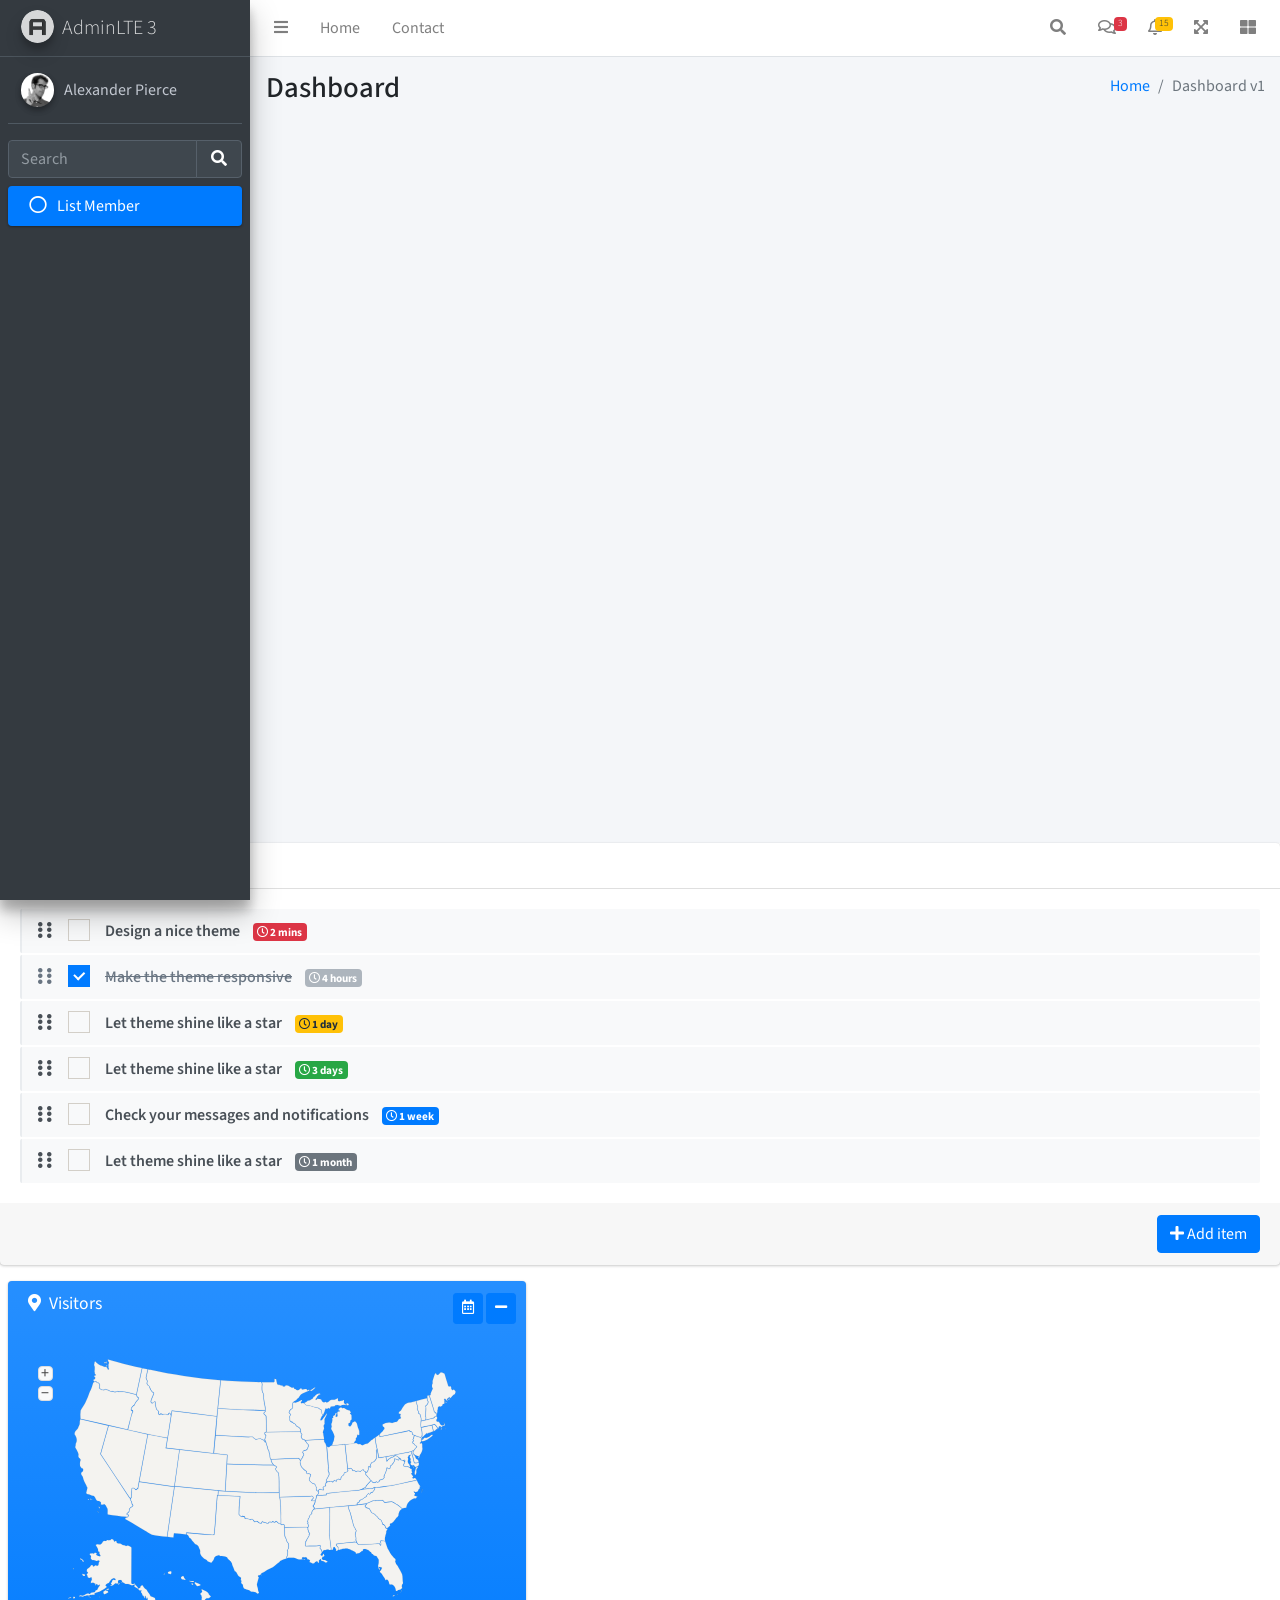
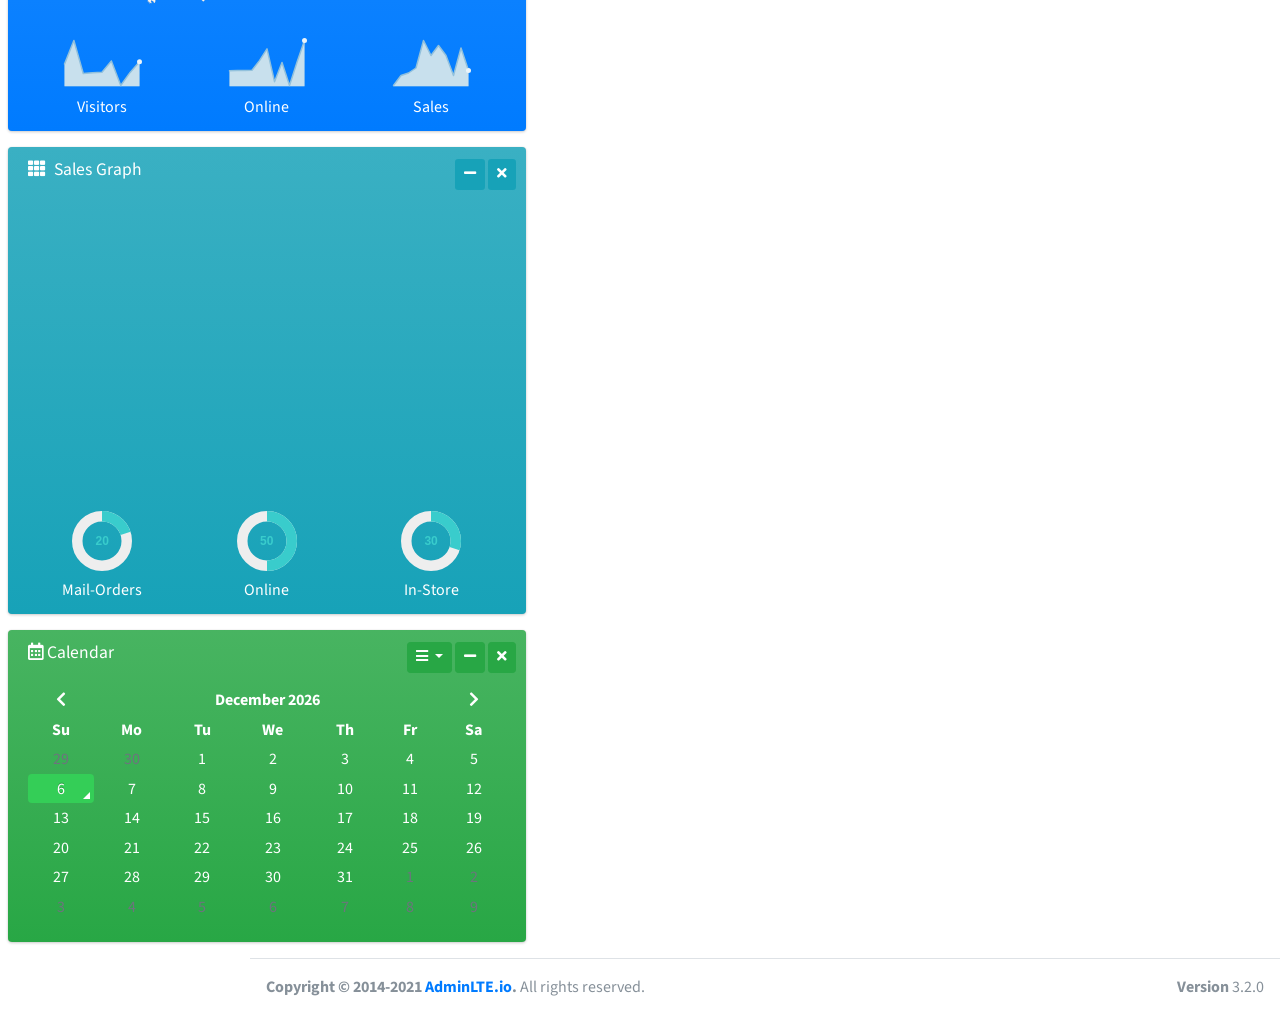
==== commit 20d6a716: "1" ====
--- a/index.html
+++ b/index.html
@@ -295,308 +295,6 @@
     <!-- /.content-header -->
 
     <!-- Main content -->
-    <section class="content">
-      <div class="container-fluid">
-        <!-- Small boxes (Stat box) -->
-        <div class="row">
-          <div class="col-lg-3 col-6">
-            <!-- small box -->
-            <div class="small-box bg-info">
-              <div class="inner">
-                <h3>150</h3>
-
-                <p>New Orders</p>
-              </div>
-              <div class="icon">
-                <i class="ion ion-bag"></i>
-              </div>
-              <a href="#" class="small-box-footer">More info <i class="fas fa-arrow-circle-right"></i></a>
-            </div>
-          </div>
-          <!-- ./col -->
-          <div class="col-lg-3 col-6">
-            <!-- small box -->
-            <div class="small-box bg-success">
-              <div class="inner">
-                <h3>53<sup style="font-size: 20px">%</sup></h3>
-
-                <p>Bounce Rate</p>
-              </div>
-              <div class="icon">
-                <i class="ion ion-stats-bars"></i>
-              </div>
-              <a href="#" class="small-box-footer">More info <i class="fas fa-arrow-circle-right"></i></a>
-            </div>
-          </div>
-          <!-- ./col -->
-          <div class="col-lg-3 col-6">
-            <!-- small box -->
-            <div class="small-box bg-warning">
-              <div class="inner">
-                <h3>44</h3>
-
-                <p>User Registrations</p>
-              </div>
-              <div class="icon">
-                <i class="ion ion-person-add"></i>
-              </div>
-              <a href="#" class="small-box-footer">More info <i class="fas fa-arrow-circle-right"></i></a>
-            </div>
-          </div>
-          <!-- ./col -->
-          <div class="col-lg-3 col-6">
-            <!-- small box -->
-            <div class="small-box bg-danger">
-              <div class="inner">
-                <h3>65</h3>
-
-                <p>Unique Visitors</p>
-              </div>
-              <div class="icon">
-                <i class="ion ion-pie-graph"></i>
-              </div>
-              <a href="#" class="small-box-footer">More info <i class="fas fa-arrow-circle-right"></i></a>
-            </div>
-          </div>
-          <!-- ./col -->
-        </div>
-        <!-- /.row -->
-        <!-- Main row -->
-        <div class="row">
-          <!-- Left col -->
-          <section class="col-lg-7 connectedSortable">
-            <!-- Custom tabs (Charts with tabs)-->
-            <div class="card">
-              <div class="card-header">
-                <h3 class="card-title">
-                  <i class="fas fa-chart-pie mr-1"></i>
-                  Sales
-                </h3>
-                <div class="card-tools">
-                  <ul class="nav nav-pills ml-auto">
-                    <li class="nav-item">
-                      <a class="nav-link active" href="#revenue-chart" data-toggle="tab">Area</a>
-                    </li>
-                    <li class="nav-item">
-                      <a class="nav-link" href="#sales-chart" data-toggle="tab">Donut</a>
-                    </li>
-                  </ul>
-                </div>
-              </div><!-- /.card-header -->
-              <div class="card-body">
-                <div class="tab-content p-0">
-                  <!-- Morris chart - Sales -->
-                  <div class="chart tab-pane active" id="revenue-chart"
-                       style="position: relative; height: 300px;">
-                      <canvas id="revenue-chart-canvas" height="300" style="height: 300px;"></canvas>
-                   </div>
-                  <div class="chart tab-pane" id="sales-chart" style="position: relative; height: 300px;">
-                    <canvas id="sales-chart-canvas" height="300" style="height: 300px;"></canvas>
-                  </div>
-                </div>
-              </div><!-- /.card-body -->
-            </div>
-            <!-- /.card -->
-
-            <!-- DIRECT CHAT -->
-            <div class="card direct-chat direct-chat-primary">
-              <div class="card-header">
-                <h3 class="card-title">Direct Chat</h3>
-
-                <div class="card-tools">
-                  <span title="3 New Messages" class="badge badge-primary">3</span>
-                  <button type="button" class="btn btn-tool" data-card-widget="collapse">
-                    <i class="fas fa-minus"></i>
-                  </button>
-                  <button type="button" class="btn btn-tool" title="Contacts" data-widget="chat-pane-toggle">
-                    <i class="fas fa-comments"></i>
-                  </button>
-                  <button type="button" class="btn btn-tool" data-card-widget="remove">
-                    <i class="fas fa-times"></i>
-                  </button>
-                </div>
-              </div>
-              <!-- /.card-header -->
-              <div class="card-body">
-                <!-- Conversations are loaded here -->
-                <div class="direct-chat-messages">
-                  <!-- Message. Default to the left -->
-                  <div class="direct-chat-msg">
-                    <div class="direct-chat-infos clearfix">
-                      <span class="direct-chat-name float-left">Alexander Pierce</span>
-                      <span class="direct-chat-timestamp float-right">23 Jan 2:00 pm</span>
-                    </div>
-                    <!-- /.direct-chat-infos -->
-                    <img class="direct-chat-img" src="dist/img/user1-128x128.jpg" alt="message user image">
-                    <!-- /.direct-chat-img -->
-                    <div class="direct-chat-text">
-                      Is this template really for free? That's unbelievable!
-                    </div>
-                    <!-- /.direct-chat-text -->
-                  </div>
-                  <!-- /.direct-chat-msg -->
-
-                  <!-- Message to the right -->
-                  <div class="direct-chat-msg right">
-                    <div class="direct-chat-infos clearfix">
-                      <span class="direct-chat-name float-right">Sarah Bullock</span>
-                      <span class="direct-chat-timestamp float-left">23 Jan 2:05 pm</span>
-                    </div>
-                    <!-- /.direct-chat-infos -->
-                    <img class="direct-chat-img" src="dist/img/user3-128x128.jpg" alt="message user image">
-                    <!-- /.direct-chat-img -->
-                    <div class="direct-chat-text">
-                      You better believe it!
-                    </div>
-                    <!-- /.direct-chat-text -->
-                  </div>
-                  <!-- /.direct-chat-msg -->
-
-                  <!-- Message. Default to the left -->
-                  <div class="direct-chat-msg">
-                    <div class="direct-chat-infos clearfix">
-                      <span class="direct-chat-name float-left">Alexander Pierce</span>
-                      <span class="direct-chat-timestamp float-right">23 Jan 5:37 pm</span>
-                    </div>
-                    <!-- /.direct-chat-infos -->
-                    <img class="direct-chat-img" src="dist/img/user1-128x128.jpg" alt="message user image">
-                    <!-- /.direct-chat-img -->
-                    <div class="direct-chat-text">
-                      Working with AdminLTE on a great new app! Wanna join?
-                    </div>
-                    <!-- /.direct-chat-text -->
-                  </div>
-                  <!-- /.direct-chat-msg -->
-
-                  <!-- Message to the right -->
-                  <div class="direct-chat-msg right">
-                    <div class="direct-chat-infos clearfix">
-                      <span class="direct-chat-name float-right">Sarah Bullock</span>
-                      <span class="direct-chat-timestamp float-left">23 Jan 6:10 pm</span>
-                    </div>
-                    <!-- /.direct-chat-infos -->
-                    <img class="direct-chat-img" src="dist/img/user3-128x128.jpg" alt="message user image">
-                    <!-- /.direct-chat-img -->
-                    <div class="direct-chat-text">
-                      I would love to.
-                    </div>
-                    <!-- /.direct-chat-text -->
-                  </div>
-                  <!-- /.direct-chat-msg -->
-
-                </div>
-                <!--/.direct-chat-messages-->
-
-                <!-- Contacts are loaded here -->
-                <div class="direct-chat-contacts">
-                  <ul class="contacts-list">
-                    <li>
-                      <a href="#">
-                        <img class="contacts-list-img" src="dist/img/user1-128x128.jpg" alt="User Avatar">
-
-                        <div class="contacts-list-info">
-                          <span class="contacts-list-name">
-                            Count Dracula
-                            <small class="contacts-list-date float-right">2/28/2015</small>
-                          </span>
-                          <span class="contacts-list-msg">How have you been? I was...</span>
-                        </div>
-                        <!-- /.contacts-list-info -->
-                      </a>
-                    </li>
-                    <!-- End Contact Item -->
-                    <li>
-                      <a href="#">
-                        <img class="contacts-list-img" src="dist/img/user7-128x128.jpg" alt="User Avatar">
-
-                        <div class="contacts-list-info">
-                          <span class="contacts-list-name">
-                            Sarah Doe
-                            <small class="contacts-list-date float-right">2/23/2015</small>
-                          </span>
-                          <span class="contacts-list-msg">I will be waiting for...</span>
-                        </div>
-                        <!-- /.contacts-list-info -->
-                      </a>
-                    </li>
-                    <!-- End Contact Item -->
-                    <li>
-                      <a href="#">
-                        <img class="contacts-list-img" src="dist/img/user3-128x128.jpg" alt="User Avatar">
-
-                        <div class="contacts-list-info">
-                          <span class="contacts-list-name">
-                            Nadia Jolie
-                            <small class="contacts-list-date float-right">2/20/2015</small>
-                          </span>
-                          <span class="contacts-list-msg">I'll call you back at...</span>
-                        </div>
-                        <!-- /.contacts-list-info -->
-                      </a>
-                    </li>
-                    <!-- End Contact Item -->
-                    <li>
-                      <a href="#">
-                        <img class="contacts-list-img" src="dist/img/user5-128x128.jpg" alt="User Avatar">
-
-                        <div class="contacts-list-info">
-                          <span class="contacts-list-name">
-                            Nora S. Vans
-                            <small class="contacts-list-date float-right">2/10/2015</small>
-                          </span>
-                          <span class="contacts-list-msg">Where is your new...</span>
-                        </div>
-                        <!-- /.contacts-list-info -->
-                      </a>
-                    </li>
-                    <!-- End Contact Item -->
-                    <li>
-                      <a href="#">
-                        <img class="contacts-list-img" src="dist/img/user6-128x128.jpg" alt="User Avatar">
-
-                        <div class="contacts-list-info">
-                          <span class="contacts-list-name">
-                            John K.
-                            <small class="contacts-list-date float-right">1/27/2015</small>
-                          </span>
-                          <span class="contacts-list-msg">Can I take a look at...</span>
-                        </div>
-                        <!-- /.contacts-list-info -->
-                      </a>
-                    </li>
-                    <!-- End Contact Item -->
-                    <li>
-                      <a href="#">
-                        <img class="contacts-list-img" src="dist/img/user8-128x128.jpg" alt="User Avatar">
-
-                        <div class="contacts-list-info">
-                          <span class="contacts-list-name">
-                            Kenneth M.
-                            <small class="contacts-list-date float-right">1/4/2015</small>
-                          </span>
-                          <span class="contacts-list-msg">Never mind I found...</span>
-                        </div>
-                        <!-- /.contacts-list-info -->
-                      </a>
-                    </li>
-                    <!-- End Contact Item -->
-                  </ul>
-                  <!-- /.contacts-list -->
-                </div>
-                <!-- /.direct-chat-pane -->
-              </div>
-              <!-- /.card-body -->
-              <div class="card-footer">
-                <form action="#" method="post">
-                  <div class="input-group">
-                    <input type="text" name="message" placeholder="Type Message ..." class="form-control">
-                    <span class="input-group-append">
-                      <button type="button" class="btn btn-primary">Send</button>
-                    </span>
-                  </div>
-                </form>
-              </div>
-              <!-- /.card-footer-->
             </div>
             <!--/.direct-chat -->
 
@@ -607,16 +305,6 @@
                   <i class="ion ion-clipboard mr-1"></i>
                   To Do List
                 </h3>
-
-                <div class="card-tools">
-                  <ul class="pagination pagination-sm">
-                    <li class="page-item"><a href="#" class="page-link">&laquo;</a></li>
-                    <li class="page-item"><a href="#" class="page-link">1</a></li>
-                    <li class="page-item"><a href="#" class="page-link">2</a></li>
-                    <li class="page-item"><a href="#" class="page-link">3</a></li>
-                    <li class="page-item"><a href="#" class="page-link">&raquo;</a></li>
-                  </ul>
-                </div>
               </div>
               <!-- /.card-header -->
               <div class="card-body">
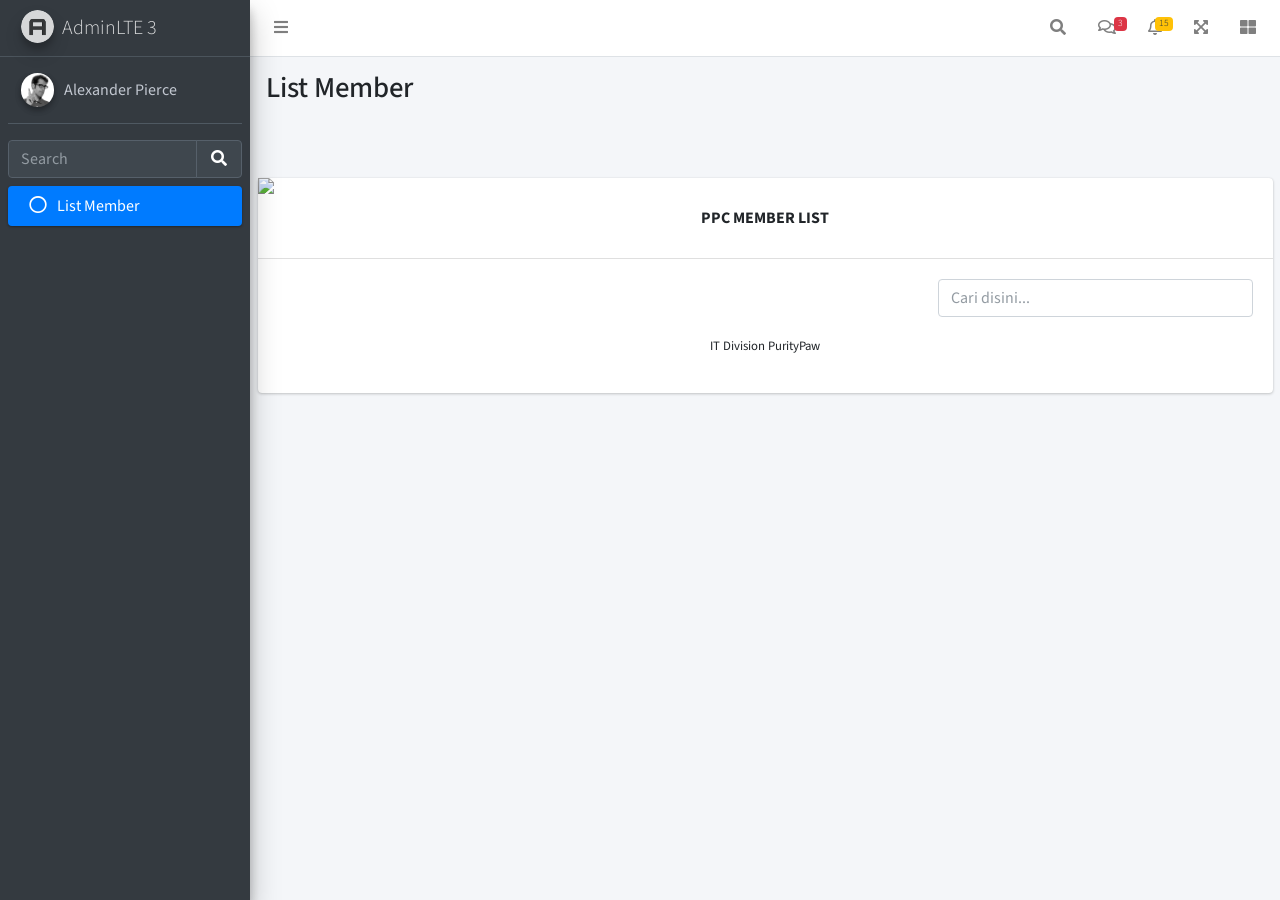
==== commit 1a06ccaa: "4" ====
--- a/index.html
+++ b/index.html
@@ -41,12 +41,6 @@
       <li class="nav-item">
         <a class="nav-link" data-widget="pushmenu" href="#" role="button"><i class="fas fa-bars"></i></a>
       </li>
-      <li class="nav-item d-none d-sm-inline-block">
-        <a href="index3.html" class="nav-link">Home</a>
-      </li>
-      <li class="nav-item d-none d-sm-inline-block">
-        <a href="#" class="nav-link">Contact</a>
-      </li>
     </ul>
 
     <!-- Right navbar links -->
@@ -281,300 +275,61 @@
       <div class="container-fluid">
         <div class="row mb-2">
           <div class="col-sm-6">
-            <h1 class="m-0">Dashboard</h1>
-          </div><!-- /.col -->
-          <div class="col-sm-6">
-            <ol class="breadcrumb float-sm-right">
-              <li class="breadcrumb-item"><a href="#">Home</a></li>
-              <li class="breadcrumb-item active">Dashboard v1</li>
-            </ol>
+            <h1 class="m-0">List Member</h1>
           </div><!-- /.col -->
         </div><!-- /.row -->
       </div><!-- /.container-fluid -->
     </div>
+
+    <div class="container">
+	
+      <div class="card mt-5">
+        <img src="../ppc1.png" width="50%" class="center">
+		<div class="card-header">
+		<p style="text-align:center; "><strong>PPC MEMBER LIST</strong></p>
+     
+       </div>
+       <div class="card-body">
+        <div class="row">
+          <div class="col-md-8"></div>
+          <div class="col-md-4">
+            <div class="mb-3">
+            <input type="text" class="form-control" id="search" name="search" placeholder="Cari disini...">
+          </div>
+          </div>
+        </div>
+          <div id="hasil"></div>
+      <p style="text-align:center; "><small>IT Division PurityPaw</small></p>
+      </div>
+    </div>
+</div>
+<script src="https://ajax.googleapis.com/ajax/libs/jquery/3.6.0/jquery.min.js"></script>
+<script type="text/javascript">
+  $(document).ready(function(){
+    load_data();
+    function load_data(search){
+      $.ajax({
+        url:"Get_data.php",
+        method:"POST",
+        data: {
+          search: search
+        },
+        success:function(data){
+          $('#hasil').html(data);
+        }
+      });
+    }
+    $('#search').keyup(function(){
+      var search = $("#search").val();
+      load_data(search);
+    });
+  });
+  </script>
     <!-- /.content-header -->
 
     <!-- Main content -->
             </div>
             <!--/.direct-chat -->
-
-            <!-- TO DO List -->
-            <div class="card">
-              <div class="card-header">
-                <h3 class="card-title">
-                  <i class="ion ion-clipboard mr-1"></i>
-                  To Do List
-                </h3>
-              </div>
-              <!-- /.card-header -->
-              <div class="card-body">
-                <ul class="todo-list" data-widget="todo-list">
-                  <li>
-                    <!-- drag handle -->
-                    <span class="handle">
-                      <i class="fas fa-ellipsis-v"></i>
-                      <i class="fas fa-ellipsis-v"></i>
-                    </span>
-                    <!-- checkbox -->
-                    <div  class="icheck-primary d-inline ml-2">
-                      <input type="checkbox" value="" name="todo1" id="todoCheck1">
-                      <label for="todoCheck1"></label>
-                    </div>
-                    <!-- todo text -->
-                    <span class="text">Design a nice theme</span>
-                    <!-- Emphasis label -->
-                    <small class="badge badge-danger"><i class="far fa-clock"></i> 2 mins</small>
-                    <!-- General tools such as edit or delete-->
-                    <div class="tools">
-                      <i class="fas fa-edit"></i>
-                      <i class="fas fa-trash-o"></i>
-                    </div>
-                  </li>
-                  <li>
-                    <span class="handle">
-                      <i class="fas fa-ellipsis-v"></i>
-                      <i class="fas fa-ellipsis-v"></i>
-                    </span>
-                    <div  class="icheck-primary d-inline ml-2">
-                      <input type="checkbox" value="" name="todo2" id="todoCheck2" checked>
-                      <label for="todoCheck2"></label>
-                    </div>
-                    <span class="text">Make the theme responsive</span>
-                    <small class="badge badge-info"><i class="far fa-clock"></i> 4 hours</small>
-                    <div class="tools">
-                      <i class="fas fa-edit"></i>
-                      <i class="fas fa-trash-o"></i>
-                    </div>
-                  </li>
-                  <li>
-                    <span class="handle">
-                      <i class="fas fa-ellipsis-v"></i>
-                      <i class="fas fa-ellipsis-v"></i>
-                    </span>
-                    <div  class="icheck-primary d-inline ml-2">
-                      <input type="checkbox" value="" name="todo3" id="todoCheck3">
-                      <label for="todoCheck3"></label>
-                    </div>
-                    <span class="text">Let theme shine like a star</span>
-                    <small class="badge badge-warning"><i class="far fa-clock"></i> 1 day</small>
-                    <div class="tools">
-                      <i class="fas fa-edit"></i>
-                      <i class="fas fa-trash-o"></i>
-                    </div>
-                  </li>
-                  <li>
-                    <span class="handle">
-                      <i class="fas fa-ellipsis-v"></i>
-                      <i class="fas fa-ellipsis-v"></i>
-                    </span>
-                    <div  class="icheck-primary d-inline ml-2">
-                      <input type="checkbox" value="" name="todo4" id="todoCheck4">
-                      <label for="todoCheck4"></label>
-                    </div>
-                    <span class="text">Let theme shine like a star</span>
-                    <small class="badge badge-success"><i class="far fa-clock"></i> 3 days</small>
-                    <div class="tools">
-                      <i class="fas fa-edit"></i>
-                      <i class="fas fa-trash-o"></i>
-                    </div>
-                  </li>
-                  <li>
-                    <span class="handle">
-                      <i class="fas fa-ellipsis-v"></i>
-                      <i class="fas fa-ellipsis-v"></i>
-                    </span>
-                    <div  class="icheck-primary d-inline ml-2">
-                      <input type="checkbox" value="" name="todo5" id="todoCheck5">
-                      <label for="todoCheck5"></label>
-                    </div>
-                    <span class="text">Check your messages and notifications</span>
-                    <small class="badge badge-primary"><i class="far fa-clock"></i> 1 week</small>
-                    <div class="tools">
-                      <i class="fas fa-edit"></i>
-                      <i class="fas fa-trash-o"></i>
-                    </div>
-                  </li>
-                  <li>
-                    <span class="handle">
-                      <i class="fas fa-ellipsis-v"></i>
-                      <i class="fas fa-ellipsis-v"></i>
-                    </span>
-                    <div  class="icheck-primary d-inline ml-2">
-                      <input type="checkbox" value="" name="todo6" id="todoCheck6">
-                      <label for="todoCheck6"></label>
-                    </div>
-                    <span class="text">Let theme shine like a star</span>
-                    <small class="badge badge-secondary"><i class="far fa-clock"></i> 1 month</small>
-                    <div class="tools">
-                      <i class="fas fa-edit"></i>
-                      <i class="fas fa-trash-o"></i>
-                    </div>
-                  </li>
-                </ul>
-              </div>
-              <!-- /.card-body -->
-              <div class="card-footer clearfix">
-                <button type="button" class="btn btn-primary float-right"><i class="fas fa-plus"></i> Add item</button>
-              </div>
-            </div>
-            <!-- /.card -->
-          </section>
-          <!-- /.Left col -->
-          <!-- right col (We are only adding the ID to make the widgets sortable)-->
-          <section class="col-lg-5 connectedSortable">
-
-            <!-- Map card -->
-            <div class="card bg-gradient-primary">
-              <div class="card-header border-0">
-                <h3 class="card-title">
-                  <i class="fas fa-map-marker-alt mr-1"></i>
-                  Visitors
-                </h3>
-                <!-- card tools -->
-                <div class="card-tools">
-                  <button type="button" class="btn btn-primary btn-sm daterange" title="Date range">
-                    <i class="far fa-calendar-alt"></i>
-                  </button>
-                  <button type="button" class="btn btn-primary btn-sm" data-card-widget="collapse" title="Collapse">
-                    <i class="fas fa-minus"></i>
-                  </button>
-                </div>
-                <!-- /.card-tools -->
-              </div>
-              <div class="card-body">
-                <div id="world-map" style="height: 250px; width: 100%;"></div>
-              </div>
-              <!-- /.card-body-->
-              <div class="card-footer bg-transparent">
-                <div class="row">
-                  <div class="col-4 text-center">
-                    <div id="sparkline-1"></div>
-                    <div class="text-white">Visitors</div>
-                  </div>
-                  <!-- ./col -->
-                  <div class="col-4 text-center">
-                    <div id="sparkline-2"></div>
-                    <div class="text-white">Online</div>
-                  </div>
-                  <!-- ./col -->
-                  <div class="col-4 text-center">
-                    <div id="sparkline-3"></div>
-                    <div class="text-white">Sales</div>
-                  </div>
-                  <!-- ./col -->
-                </div>
-                <!-- /.row -->
-              </div>
-            </div>
-            <!-- /.card -->
-
-            <!-- solid sales graph -->
-            <div class="card bg-gradient-info">
-              <div class="card-header border-0">
-                <h3 class="card-title">
-                  <i class="fas fa-th mr-1"></i>
-                  Sales Graph
-                </h3>
-
-                <div class="card-tools">
-                  <button type="button" class="btn bg-info btn-sm" data-card-widget="collapse">
-                    <i class="fas fa-minus"></i>
-                  </button>
-                  <button type="button" class="btn bg-info btn-sm" data-card-widget="remove">
-                    <i class="fas fa-times"></i>
-                  </button>
-                </div>
-              </div>
-              <div class="card-body">
-                <canvas class="chart" id="line-chart" style="min-height: 250px; height: 250px; max-height: 250px; max-width: 100%;"></canvas>
-              </div>
-              <!-- /.card-body -->
-              <div class="card-footer bg-transparent">
-                <div class="row">
-                  <div class="col-4 text-center">
-                    <input type="text" class="knob" data-readonly="true" value="20" data-width="60" data-height="60"
-                           data-fgColor="#39CCCC">
-
-                    <div class="text-white">Mail-Orders</div>
-                  </div>
-                  <!-- ./col -->
-                  <div class="col-4 text-center">
-                    <input type="text" class="knob" data-readonly="true" value="50" data-width="60" data-height="60"
-                           data-fgColor="#39CCCC">
-
-                    <div class="text-white">Online</div>
-                  </div>
-                  <!-- ./col -->
-                  <div class="col-4 text-center">
-                    <input type="text" class="knob" data-readonly="true" value="30" data-width="60" data-height="60"
-                           data-fgColor="#39CCCC">
-
-                    <div class="text-white">In-Store</div>
-                  </div>
-                  <!-- ./col -->
-                </div>
-                <!-- /.row -->
-              </div>
-              <!-- /.card-footer -->
-            </div>
-            <!-- /.card -->
-
-            <!-- Calendar -->
-            <div class="card bg-gradient-success">
-              <div class="card-header border-0">
-
-                <h3 class="card-title">
-                  <i class="far fa-calendar-alt"></i>
-                  Calendar
-                </h3>
-                <!-- tools card -->
-                <div class="card-tools">
-                  <!-- button with a dropdown -->
-                  <div class="btn-group">
-                    <button type="button" class="btn btn-success btn-sm dropdown-toggle" data-toggle="dropdown" data-offset="-52">
-                      <i class="fas fa-bars"></i>
-                    </button>
-                    <div class="dropdown-menu" role="menu">
-                      <a href="#" class="dropdown-item">Add new event</a>
-                      <a href="#" class="dropdown-item">Clear events</a>
-                      <div class="dropdown-divider"></div>
-                      <a href="#" class="dropdown-item">View calendar</a>
-                    </div>
-                  </div>
-                  <button type="button" class="btn btn-success btn-sm" data-card-widget="collapse">
-                    <i class="fas fa-minus"></i>
-                  </button>
-                  <button type="button" class="btn btn-success btn-sm" data-card-widget="remove">
-                    <i class="fas fa-times"></i>
-                  </button>
-                </div>
-                <!-- /. tools -->
-              </div>
-              <!-- /.card-header -->
-              <div class="card-body pt-0">
-                <!--The calendar -->
-                <div id="calendar" style="width: 100%"></div>
-              </div>
-              <!-- /.card-body -->
-            </div>
-            <!-- /.card -->
-          </section>
-          <!-- right col -->
-        </div>
-        <!-- /.row (main row) -->
-      </div><!-- /.container-fluid -->
-    </section>
-    <!-- /.content -->
-  </div>
-  <!-- /.content-wrapper -->
-  <footer class="main-footer">
-    <strong>Copyright &copy; 2014-2021 <a href="https://adminlte.io">AdminLTE.io</a>.</strong>
-    All rights reserved.
-    <div class="float-right d-none d-sm-inline-block">
-      <b>Version</b> 3.2.0
-    </div>
-  </footer>
-
   <!-- Control Sidebar -->
   <aside class="control-sidebar control-sidebar-dark">
     <!-- Control sidebar content goes here -->
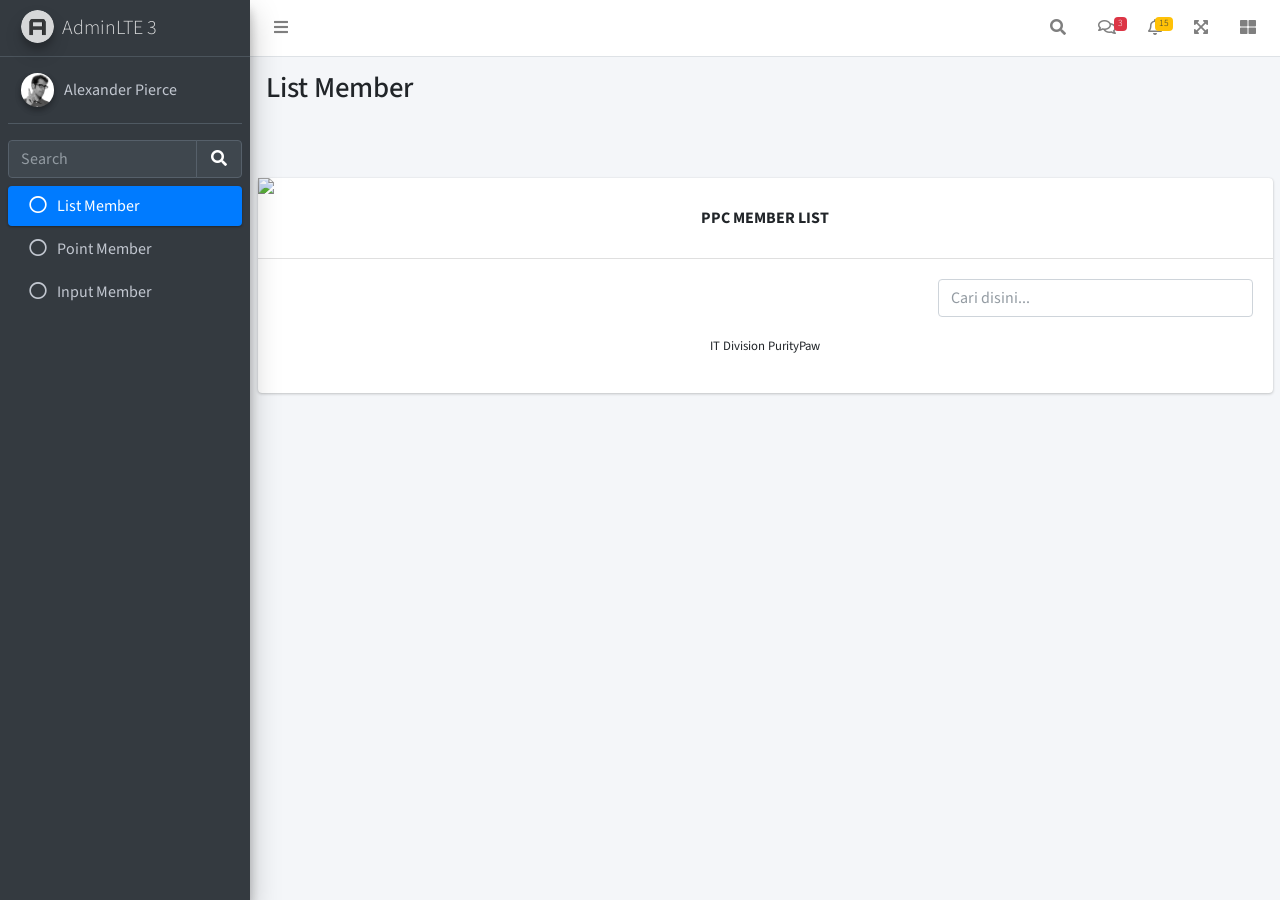
==== commit 615aee56: "5" ====
--- a/index.html
+++ b/index.html
@@ -211,6 +211,22 @@
               </a>
             </li>
           </li>
+          <li class="nav-item">
+            <a href="point_member.html" class="nav-link">
+              <i class="far fa-circle nav-icon"></i>
+              <p>
+                Point Member
+              </p>
+            </a>
+          </li>
+          <li class="nav-item">
+            <a href="point_member.html" class="nav-link">
+              <i class="far fa-circle nav-icon"></i>
+              <p>
+                Input Member
+              </p>
+            </a>
+          </li>
             <ul class="nav nav-treeview">
               <li class="nav-item">
                 <a href="pages/layout/top-nav.html" class="nav-link">
@@ -309,7 +325,7 @@
     load_data();
     function load_data(search){
       $.ajax({
-        url:"Get_data.php",
+        url:"Get_data_list.php",
         method:"POST",
         data: {
           search: search
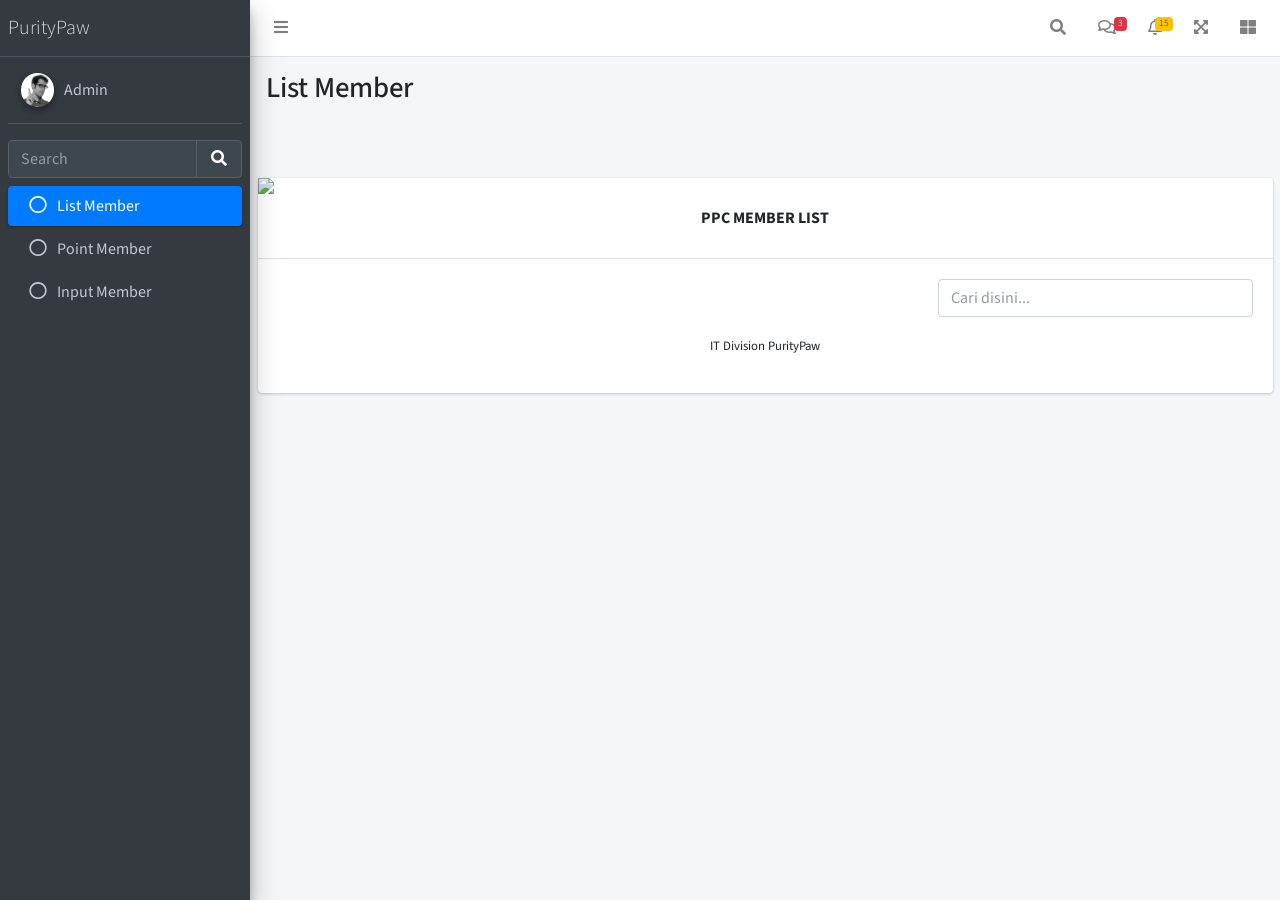
==== commit 3c5c7f80: "6" ====
--- a/index.html
+++ b/index.html
@@ -28,12 +28,6 @@
 </head>
 <body class="hold-transition sidebar-mini layout-fixed">
 <div class="wrapper">
-
-  <!-- Preloader -->
-  <div class="preloader flex-column justify-content-center align-items-center">
-    <img class="animation__shake" src="dist/img/AdminLTELogo.png" alt="AdminLTELogo" height="60" width="60">
-  </div>
-
   <!-- Navbar -->
   <nav class="main-header navbar navbar-expand navbar-white navbar-light">
     <!-- Left navbar links -->
@@ -170,8 +164,7 @@
   <aside class="main-sidebar sidebar-dark-primary elevation-4">
     <!-- Brand Logo -->
     <a href="index3.html" class="brand-link">
-      <img src="dist/img/AdminLTELogo.png" alt="AdminLTE Logo" class="brand-image img-circle elevation-3" style="opacity: .8">
-      <span class="brand-text font-weight-light">AdminLTE 3</span>
+      <span class="brand-text font-weight-light">PurityPaw</span>
     </a>
 
     <!-- Sidebar -->
@@ -182,7 +175,7 @@
           <img src="dist/img/user2-160x160.jpg" class="img-circle elevation-2" alt="User Image">
         </div>
         <div class="info">
-          <a href="#" class="d-block">Alexander Pierce</a>
+          <a href="#" class="d-block">Admin</a>
         </div>
       </div>
 
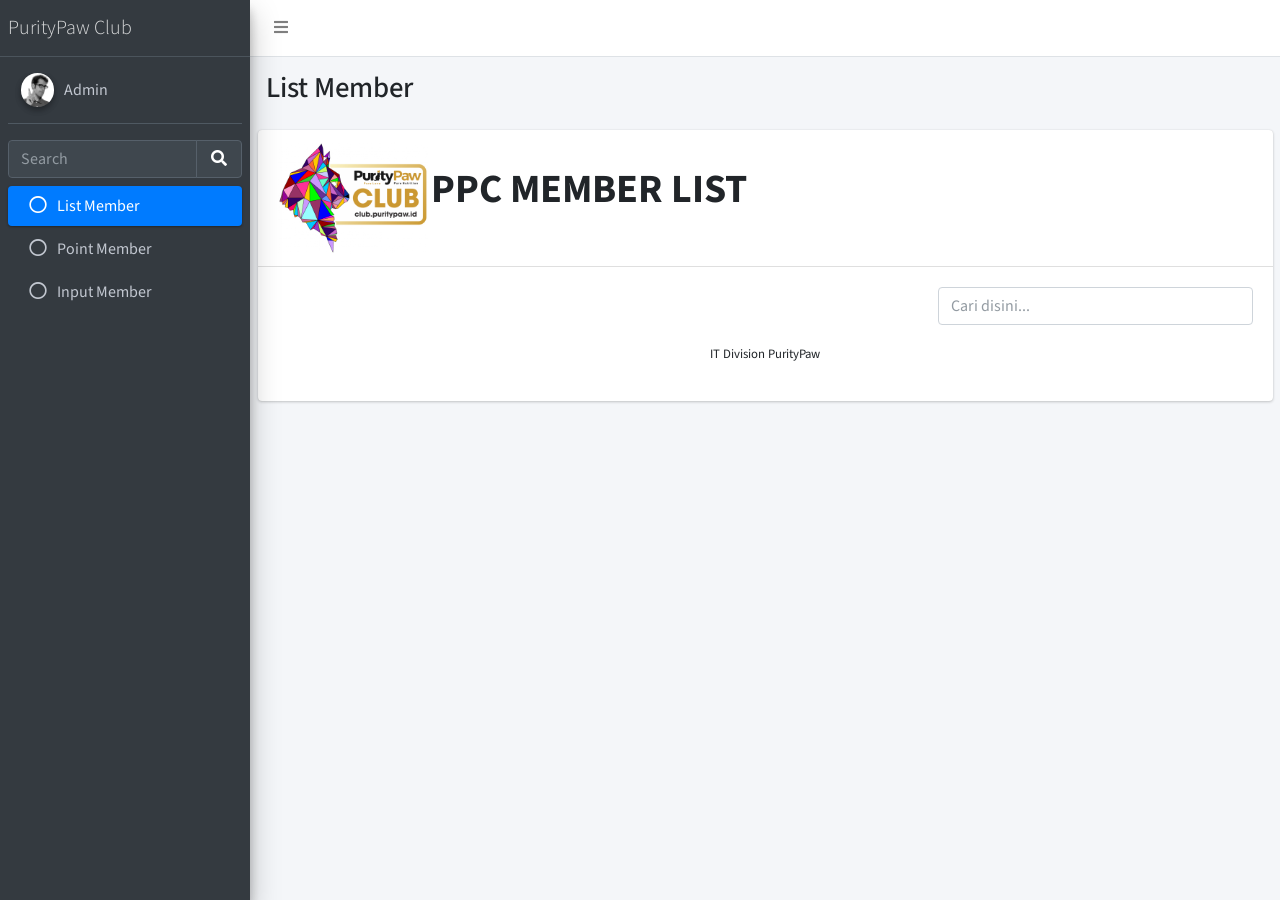
==== commit 9ebde0e1: "7" ====
--- a/index.html
+++ b/index.html
@@ -3,7 +3,7 @@
 <head>
   <meta charset="utf-8">
   <meta name="viewport" content="width=device-width, initial-scale=1">
-  <title>AdminLTE 3 | Dashboard</title>
+  <title>PurityPaw Club</title>
 
   <!-- Google Font: Source Sans Pro -->
   <link rel="stylesheet" href="https://fonts.googleapis.com/css?family=Source+Sans+Pro:300,400,400i,700&display=fallback">
@@ -36,135 +36,14 @@
         <a class="nav-link" data-widget="pushmenu" href="#" role="button"><i class="fas fa-bars"></i></a>
       </li>
     </ul>
-
-    <!-- Right navbar links -->
-    <ul class="navbar-nav ml-auto">
-      <!-- Navbar Search -->
-      <li class="nav-item">
-        <a class="nav-link" data-widget="navbar-search" href="#" role="button">
-          <i class="fas fa-search"></i>
-        </a>
-        <div class="navbar-search-block">
-          <form class="form-inline">
-            <div class="input-group input-group-sm">
-              <input class="form-control form-control-navbar" type="search" placeholder="Search" aria-label="Search">
-              <div class="input-group-append">
-                <button class="btn btn-navbar" type="submit">
-                  <i class="fas fa-search"></i>
-                </button>
-                <button class="btn btn-navbar" type="button" data-widget="navbar-search">
-                  <i class="fas fa-times"></i>
-                </button>
-              </div>
-            </div>
-          </form>
-        </div>
-      </li>
-
-      <!-- Messages Dropdown Menu -->
-      <li class="nav-item dropdown">
-        <a class="nav-link" data-toggle="dropdown" href="#">
-          <i class="far fa-comments"></i>
-          <span class="badge badge-danger navbar-badge">3</span>
-        </a>
-        <div class="dropdown-menu dropdown-menu-lg dropdown-menu-right">
-          <a href="#" class="dropdown-item">
-            <!-- Message Start -->
-            <div class="media">
-              <img src="dist/img/user1-128x128.jpg" alt="User Avatar" class="img-size-50 mr-3 img-circle">
-              <div class="media-body">
-                <h3 class="dropdown-item-title">
-                  Brad Diesel
-                  <span class="float-right text-sm text-danger"><i class="fas fa-star"></i></span>
-                </h3>
-                <p class="text-sm">Call me whenever you can...</p>
-                <p class="text-sm text-muted"><i class="far fa-clock mr-1"></i> 4 Hours Ago</p>
-              </div>
-            </div>
-            <!-- Message End -->
-          </a>
-          <div class="dropdown-divider"></div>
-          <a href="#" class="dropdown-item">
-            <!-- Message Start -->
-            <div class="media">
-              <img src="dist/img/user8-128x128.jpg" alt="User Avatar" class="img-size-50 img-circle mr-3">
-              <div class="media-body">
-                <h3 class="dropdown-item-title">
-                  John Pierce
-                  <span class="float-right text-sm text-muted"><i class="fas fa-star"></i></span>
-                </h3>
-                <p class="text-sm">I got your message bro</p>
-                <p class="text-sm text-muted"><i class="far fa-clock mr-1"></i> 4 Hours Ago</p>
-              </div>
-            </div>
-            <!-- Message End -->
-          </a>
-          <div class="dropdown-divider"></div>
-          <a href="#" class="dropdown-item">
-            <!-- Message Start -->
-            <div class="media">
-              <img src="dist/img/user3-128x128.jpg" alt="User Avatar" class="img-size-50 img-circle mr-3">
-              <div class="media-body">
-                <h3 class="dropdown-item-title">
-                  Nora Silvester
-                  <span class="float-right text-sm text-warning"><i class="fas fa-star"></i></span>
-                </h3>
-                <p class="text-sm">The subject goes here</p>
-                <p class="text-sm text-muted"><i class="far fa-clock mr-1"></i> 4 Hours Ago</p>
-              </div>
-            </div>
-            <!-- Message End -->
-          </a>
-          <div class="dropdown-divider"></div>
-          <a href="#" class="dropdown-item dropdown-footer">See All Messages</a>
-        </div>
-      </li>
-      <!-- Notifications Dropdown Menu -->
-      <li class="nav-item dropdown">
-        <a class="nav-link" data-toggle="dropdown" href="#">
-          <i class="far fa-bell"></i>
-          <span class="badge badge-warning navbar-badge">15</span>
-        </a>
-        <div class="dropdown-menu dropdown-menu-lg dropdown-menu-right">
-          <span class="dropdown-item dropdown-header">15 Notifications</span>
-          <div class="dropdown-divider"></div>
-          <a href="#" class="dropdown-item">
-            <i class="fas fa-envelope mr-2"></i> 4 new messages
-            <span class="float-right text-muted text-sm">3 mins</span>
-          </a>
-          <div class="dropdown-divider"></div>
-          <a href="#" class="dropdown-item">
-            <i class="fas fa-users mr-2"></i> 8 friend requests
-            <span class="float-right text-muted text-sm">12 hours</span>
-          </a>
-          <div class="dropdown-divider"></div>
-          <a href="#" class="dropdown-item">
-            <i class="fas fa-file mr-2"></i> 3 new reports
-            <span class="float-right text-muted text-sm">2 days</span>
-          </a>
-          <div class="dropdown-divider"></div>
-          <a href="#" class="dropdown-item dropdown-footer">See All Notifications</a>
-        </div>
-      </li>
-      <li class="nav-item">
-        <a class="nav-link" data-widget="fullscreen" href="#" role="button">
-          <i class="fas fa-expand-arrows-alt"></i>
-        </a>
-      </li>
-      <li class="nav-item">
-        <a class="nav-link" data-widget="control-sidebar" data-controlsidebar-slide="true" href="#" role="button">
-          <i class="fas fa-th-large"></i>
-        </a>
-      </li>
-    </ul>
   </nav>
   <!-- /.navbar -->
 
   <!-- Main Sidebar Container -->
   <aside class="main-sidebar sidebar-dark-primary elevation-4">
     <!-- Brand Logo -->
-    <a href="index3.html" class="brand-link">
-      <span class="brand-text font-weight-light">PurityPaw</span>
+    <a href="#" class="brand-link">
+      <span class="brand-text font-weight-light">PurityPaw Club</span>
     </a>
 
     <!-- Sidebar -->
@@ -196,9 +75,9 @@
         <ul class="nav nav-pills nav-sidebar flex-column" data-widget="treeview" role="menu" data-accordion="false">
           <!-- Add icons to the links using the .nav-icon class
                with font-awesome or any other icon font library -->
- 
+
             <li class="nav-item">
-              <a href="./index.html" class="nav-link active">
+              <a href="index.html" class="nav-link active">
                 <i class="far fa-circle nav-icon"></i>
                 <p>List Member</p>
               </a>
@@ -213,7 +92,7 @@
             </a>
           </li>
           <li class="nav-item">
-            <a href="point_member.html" class="nav-link">
+            <a href="input_member.html" class="nav-link">
               <i class="far fa-circle nav-icon"></i>
               <p>
                 Input Member
@@ -271,7 +150,7 @@
               </li>
             </ul>
           </li>
-         
+
       <!-- /.sidebar-menu -->
     </div>
     <!-- /.sidebar -->
@@ -291,12 +170,12 @@
     </div>
 
     <div class="container">
-	
-      <div class="card mt-5">
-        <img src="../ppc1.png" width="50%" class="center">
+
+      <div class="card md-8">
 		<div class="card-header">
-		<p style="text-align:center; "><strong>PPC MEMBER LIST</strong></p>
-     
+      <img src="img/ppc1.png" width="150px" class="center">
+		<a style="text-align:center; font-size: 40px;"><strong>PPC MEMBER LIST</strong></a>
+
        </div>
        <div class="card-body">
         <div class="row">
